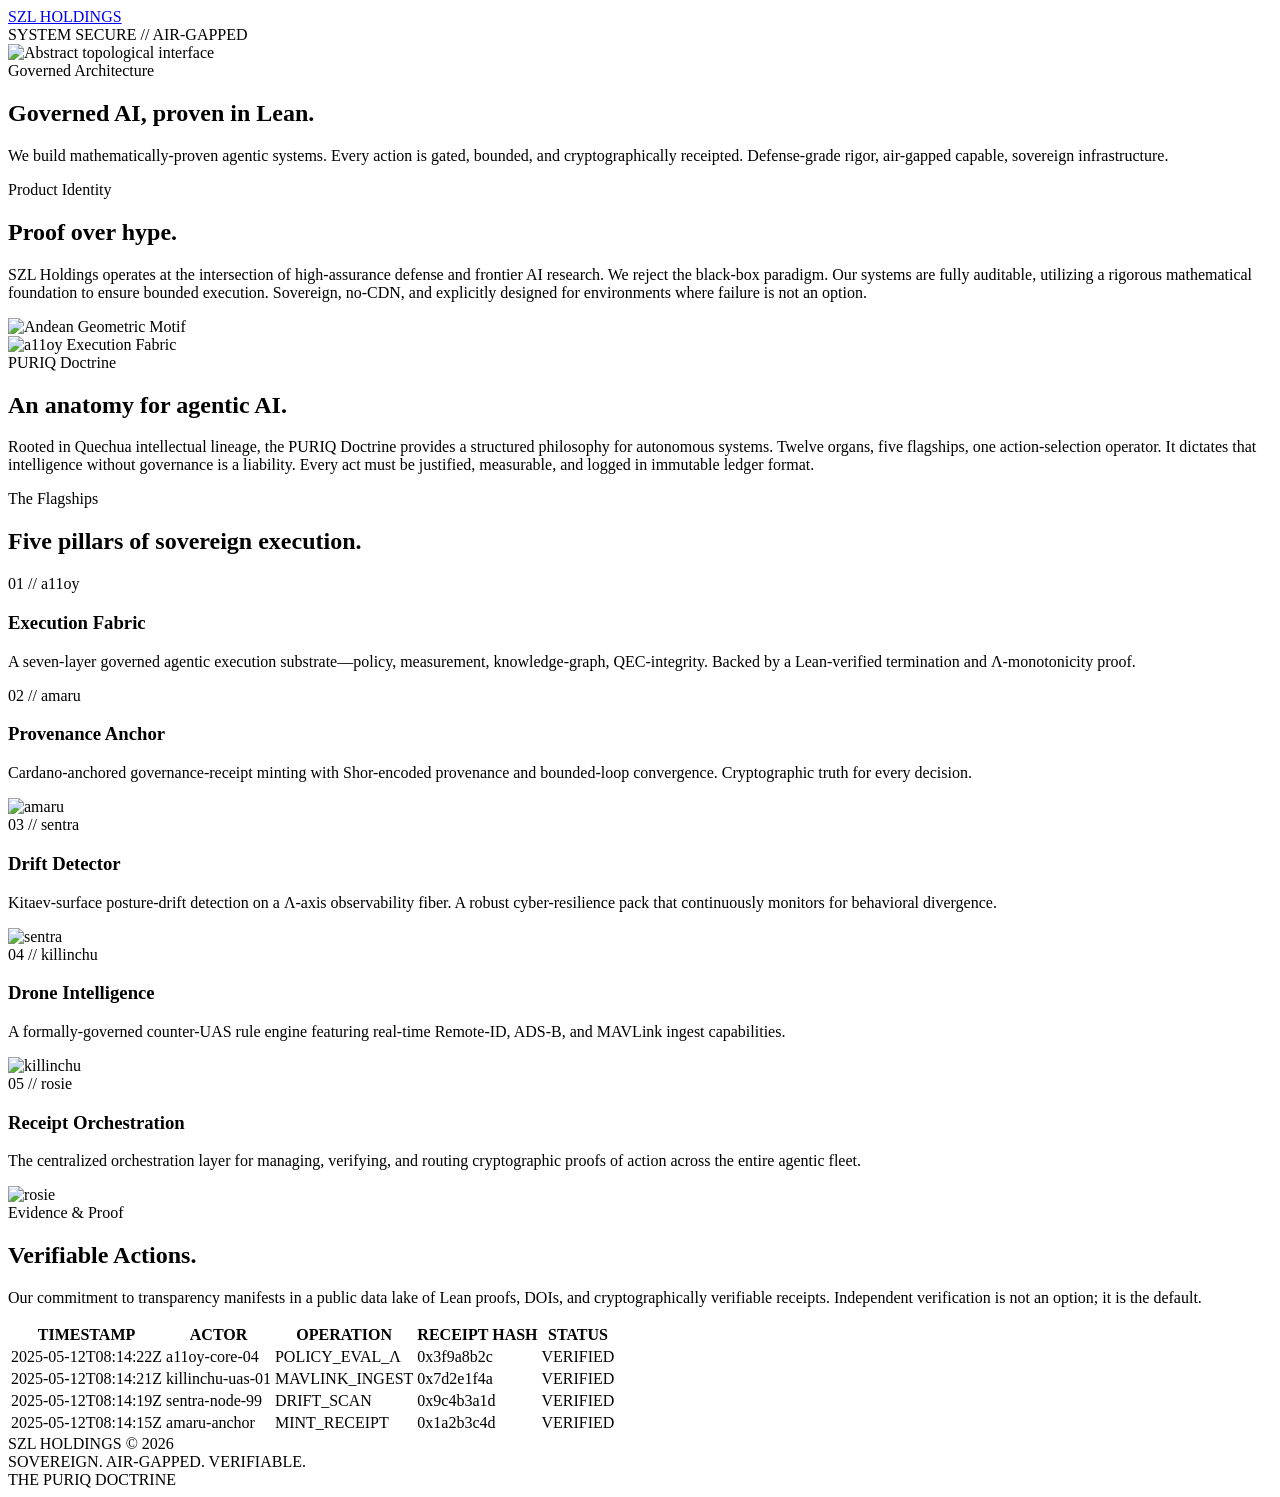
==== index.html @ 8369dfca "site: add index.html" ====
<!DOCTYPE html>
<html lang="en">
<head>
    <meta charset="UTF-8">
    <meta name="viewport" content="width=device-width, initial-scale=1.0">
    <script>document.documentElement.className += ' js';</script>
    <title>SZL Holdings | Governed AI, proven in Lean.</title>
    <meta name="description" content="SZL Holdings builds mathematically-proven agentic AI. Every action is gated, bounded, and cryptographically receipted, with proofs verified in Lean. Sovereign, air-gapped capable, defense-grade.">
    <meta name="theme-color" content="#0a0e1a">
    <link rel="canonical" href="https://szlholdings.com/">
    <meta property="og:type" content="website">
    <meta property="og:site_name" content="SZL Holdings">
    <meta property="og:title" content="SZL Holdings — Governed AI, proven in Lean.">
    <meta property="og:description" content="Mathematically-proven agentic systems. Every action gated, bounded, and cryptographically receipted. Sovereign, air-gapped capable, defense-grade.">
    <meta property="og:url" content="https://szlholdings.com/">
    <meta property="og:image" content="https://szlholdings.com/assets/hero-bg.webp">
    <meta name="twitter:card" content="summary_large_image">
    <meta name="twitter:title" content="SZL Holdings — Governed AI, proven in Lean.">
    <meta name="twitter:description" content="Mathematically-proven agentic systems. Every action gated, bounded, and cryptographically receipted.">
    <meta name="twitter:image" content="https://szlholdings.com/assets/hero-bg.webp">
    <link rel="icon" href="assets/favicon.svg" type="image/svg+xml">
    <link rel="stylesheet" href="styles.css">
</head>
<body>
    <div class="noise"></div>
    
    <header>
        <a href="#" class="logo">SZL HOLDINGS</a>
        <div class="status mono">
            <div class="status-dot"></div>
            SYSTEM SECURE // AIR-GAPPED
        </div>
    </header>

    <section class="hero container">
        <img src="assets/hero-bg.webp" alt="Abstract topological interface" class="hero-bg">
        <div class="hero-content">
            <span class="mono reveal">Governed Architecture</span>
            <h1 class="reveal delay-1">Governed AI, proven in Lean.</h1>
            <p class="reveal delay-2">We build mathematically-proven agentic systems. Every action is gated, bounded, and cryptographically receipted. Defense-grade rigor, air-gapped capable, sovereign infrastructure.</p>
        </div>
    </section>

    <section class="container reveal">
        <div class="grid-2">
            <div>
                <div class="section-label mono">Product Identity</div>
                <h2>Proof over hype.</h2>
                <p>SZL Holdings operates at the intersection of high-assurance defense and frontier AI research. We reject the black-box paradigm. Our systems are fully auditable, utilizing a rigorous mathematical foundation to ensure bounded execution. Sovereign, no-CDN, and explicitly designed for environments where failure is not an option.</p>
            </div>
            <div class="image-block">
                <img src="assets/puriq-motif.webp" alt="Andean Geometric Motif">
            </div>
        </div>
    </section>

    <section class="container reveal">
        <div class="grid-2">
            <div class="image-block" style="order: -1;">
                <img src="assets/flagship-a11oy.webp" alt="a11oy Execution Fabric">
            </div>
            <div>
                <div class="section-label mono">PURIQ Doctrine</div>
                <h2>An anatomy for agentic AI.</h2>
                <p>Rooted in Quechua intellectual lineage, the PURIQ Doctrine provides a structured philosophy for autonomous systems. Twelve organs, five flagships, one action-selection operator. It dictates that intelligence without governance is a liability. Every act must be justified, measurable, and logged in immutable ledger format.</p>
            </div>
        </div>
    </section>

    <section class="container">
        <div class="section-label mono reveal">The Flagships</div>
        <h2 class="reveal delay-1">Five pillars of sovereign execution.</h2>
        
        <div class="flagships-grid">
            <div class="card reveal delay-1">
                <span class="mono">01 // a11oy</span>
                <h3>Execution Fabric</h3>
                <p>A seven-layer governed agentic execution substrate—policy, measurement, knowledge-graph, QEC-integrity. Backed by a Lean-verified termination and Λ-monotonicity proof.</p>
            </div>
            
            <div class="card reveal delay-2">
                <span class="mono">02 // amaru</span>
                <h3>Provenance Anchor</h3>
                <p>Cardano-anchored governance-receipt minting with Shor-encoded provenance and bounded-loop convergence. Cryptographic truth for every decision.</p>
                <div class="card-image">
                    <img src="assets/flagship-amaru.webp" alt="amaru">
                </div>
            </div>
            
            <div class="card reveal delay-3">
                <span class="mono">03 // sentra</span>
                <h3>Drift Detector</h3>
                <p>Kitaev-surface posture-drift detection on a Λ-axis observability fiber. A robust cyber-resilience pack that continuously monitors for behavioral divergence.</p>
                <div class="card-image">
                    <img src="assets/flagship-sentra.webp" alt="sentra">
                </div>
            </div>

            <div class="card reveal delay-1">
                <span class="mono">04 // killinchu</span>
                <h3>Drone Intelligence</h3>
                <p>A formally-governed counter-UAS rule engine featuring real-time Remote-ID, ADS-B, and MAVLink ingest capabilities.</p>
                <div class="card-image">
                    <img src="assets/flagship-killinchu.webp" alt="killinchu">
                </div>
            </div>

            <div class="card reveal delay-2">
                <span class="mono">05 // rosie</span>
                <h3>Receipt Orchestration</h3>
                <p>The centralized orchestration layer for managing, verifying, and routing cryptographic proofs of action across the entire agentic fleet.</p>
                <div class="card-image">
                    <img src="assets/flagship-rosie.webp" alt="rosie">
                </div>
            </div>
        </div>
    </section>

    <section class="container reveal">
        <div class="section-label mono">Evidence & Proof</div>
        <h2>Verifiable Actions.</h2>
        <p>Our commitment to transparency manifests in a public data lake of Lean proofs, DOIs, and cryptographically verifiable receipts. Independent verification is not an option; it is the default.</p>

        <table class="receipt-table">
            <thead>
                <tr>
                    <th>TIMESTAMP</th>
                    <th>ACTOR</th>
                    <th>OPERATION</th>
                    <th>RECEIPT HASH</th>
                    <th>STATUS</th>
                </tr>
            </thead>
            <tbody>
                <tr>
                    <td>2025-05-12T08:14:22Z</td>
                    <td>a11oy-core-04</td>
                    <td>POLICY_EVAL_Λ</td>
                    <td class="hash">0x3f9a8b2c</td>
                    <td>VERIFIED</td>
                </tr>
                <tr>
                    <td>2025-05-12T08:14:21Z</td>
                    <td>killinchu-uas-01</td>
                    <td>MAVLINK_INGEST</td>
                    <td class="hash">0x7d2e1f4a</td>
                    <td>VERIFIED</td>
                </tr>
                <tr>
                    <td>2025-05-12T08:14:19Z</td>
                    <td>sentra-node-99</td>
                    <td>DRIFT_SCAN</td>
                    <td class="hash">0x9c4b3a1d</td>
                    <td>VERIFIED</td>
                </tr>
                <tr>
                    <td>2025-05-12T08:14:15Z</td>
                    <td>amaru-anchor</td>
                    <td>MINT_RECEIPT</td>
                    <td class="hash">0x1a2b3c4d</td>
                    <td>VERIFIED</td>
                </tr>
            </tbody>
        </table>
    </section>

    <footer class="container mono-muted">
        <div>
            SZL HOLDINGS &copy; 2026
        </div>
        <div>
            SOVEREIGN. AIR-GAPPED. VERIFIABLE.
        </div>
        <div>
            THE PURIQ DOCTRINE
        </div>
    </footer>

    <script src="script.js"></script>
</body>
</html>
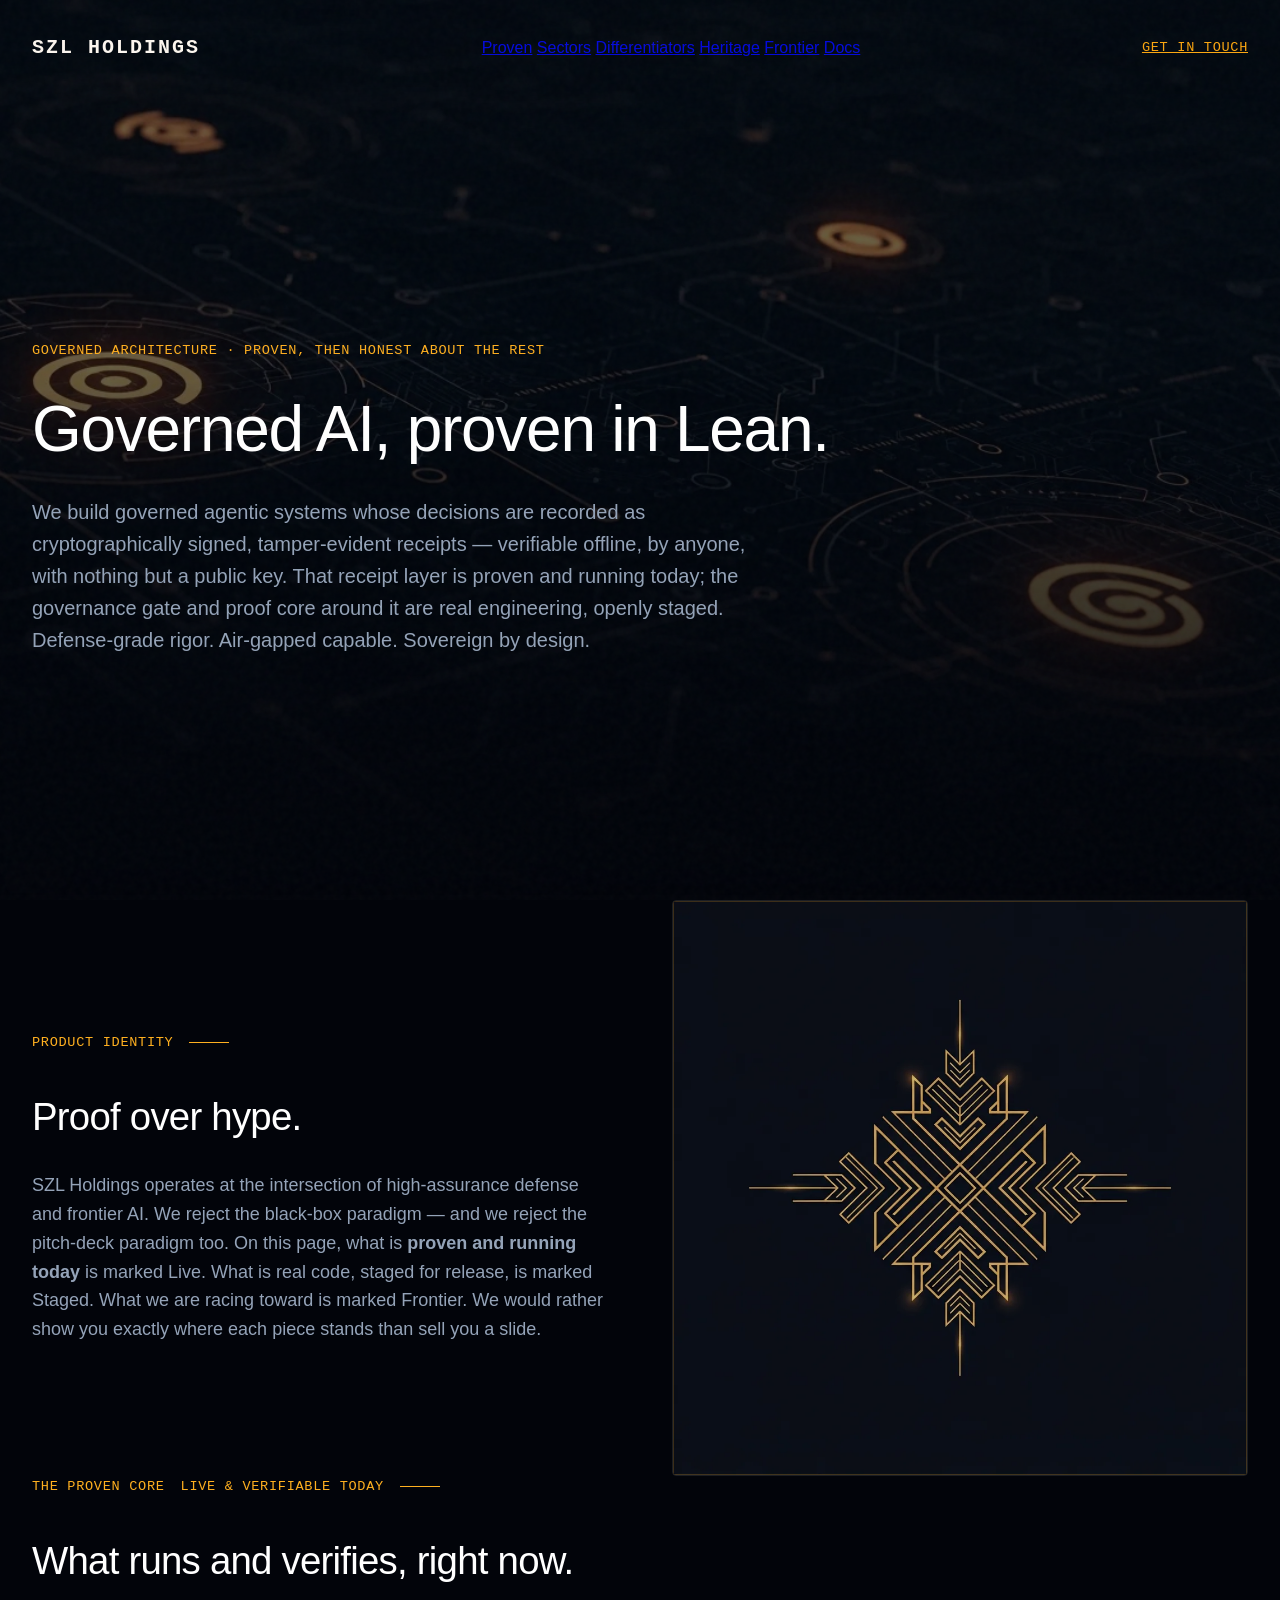
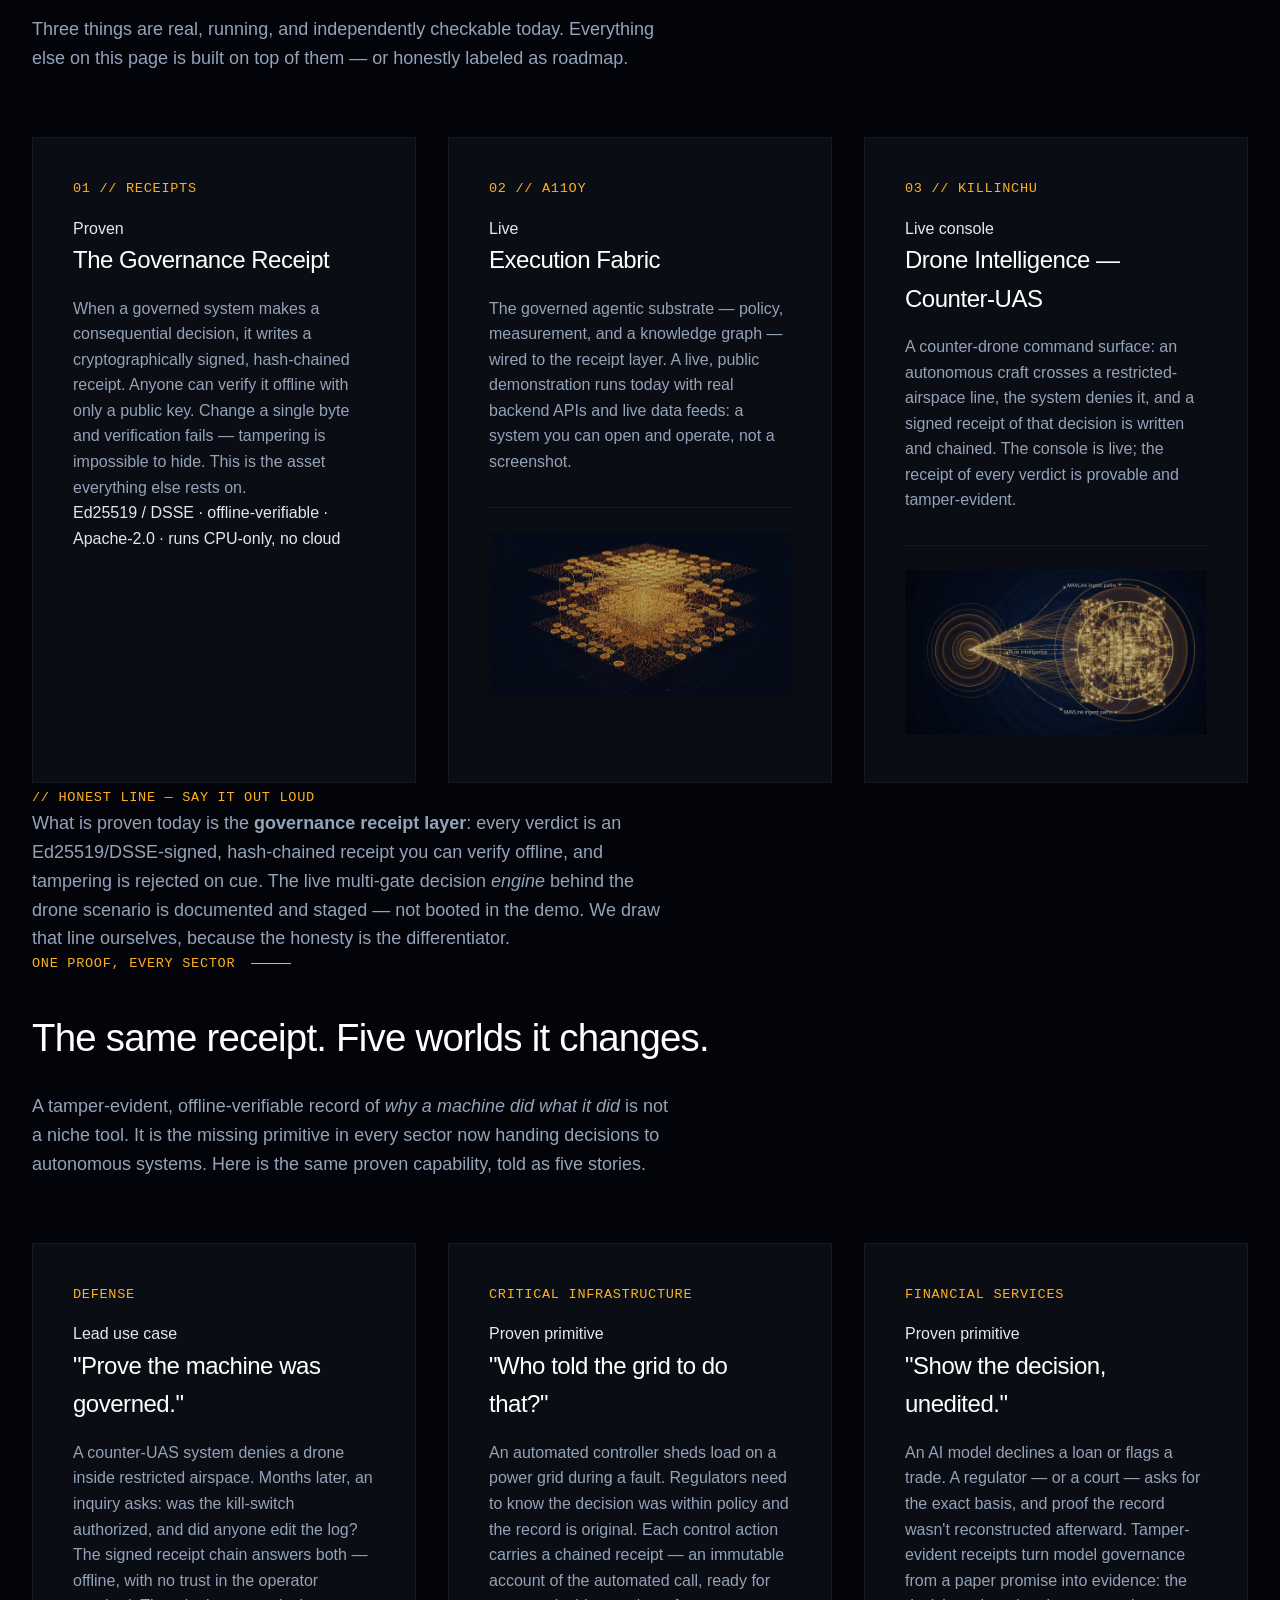
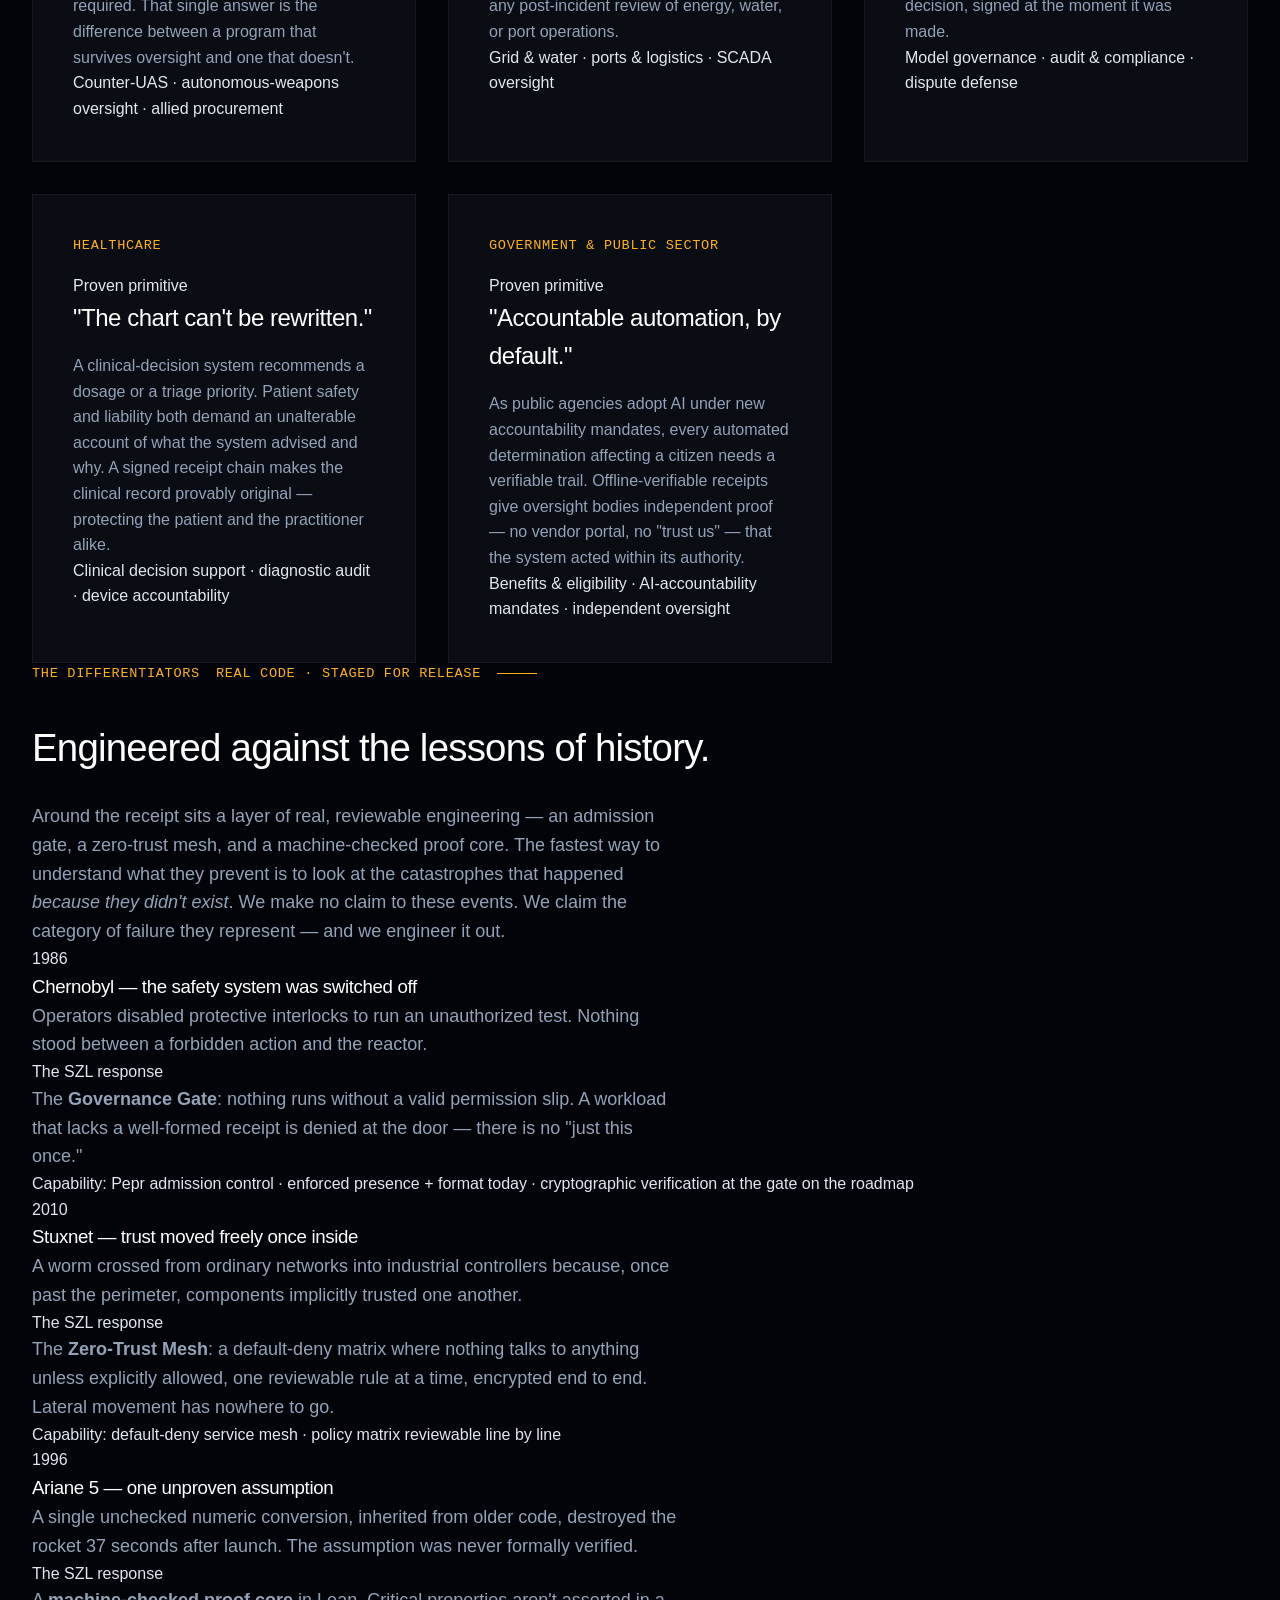
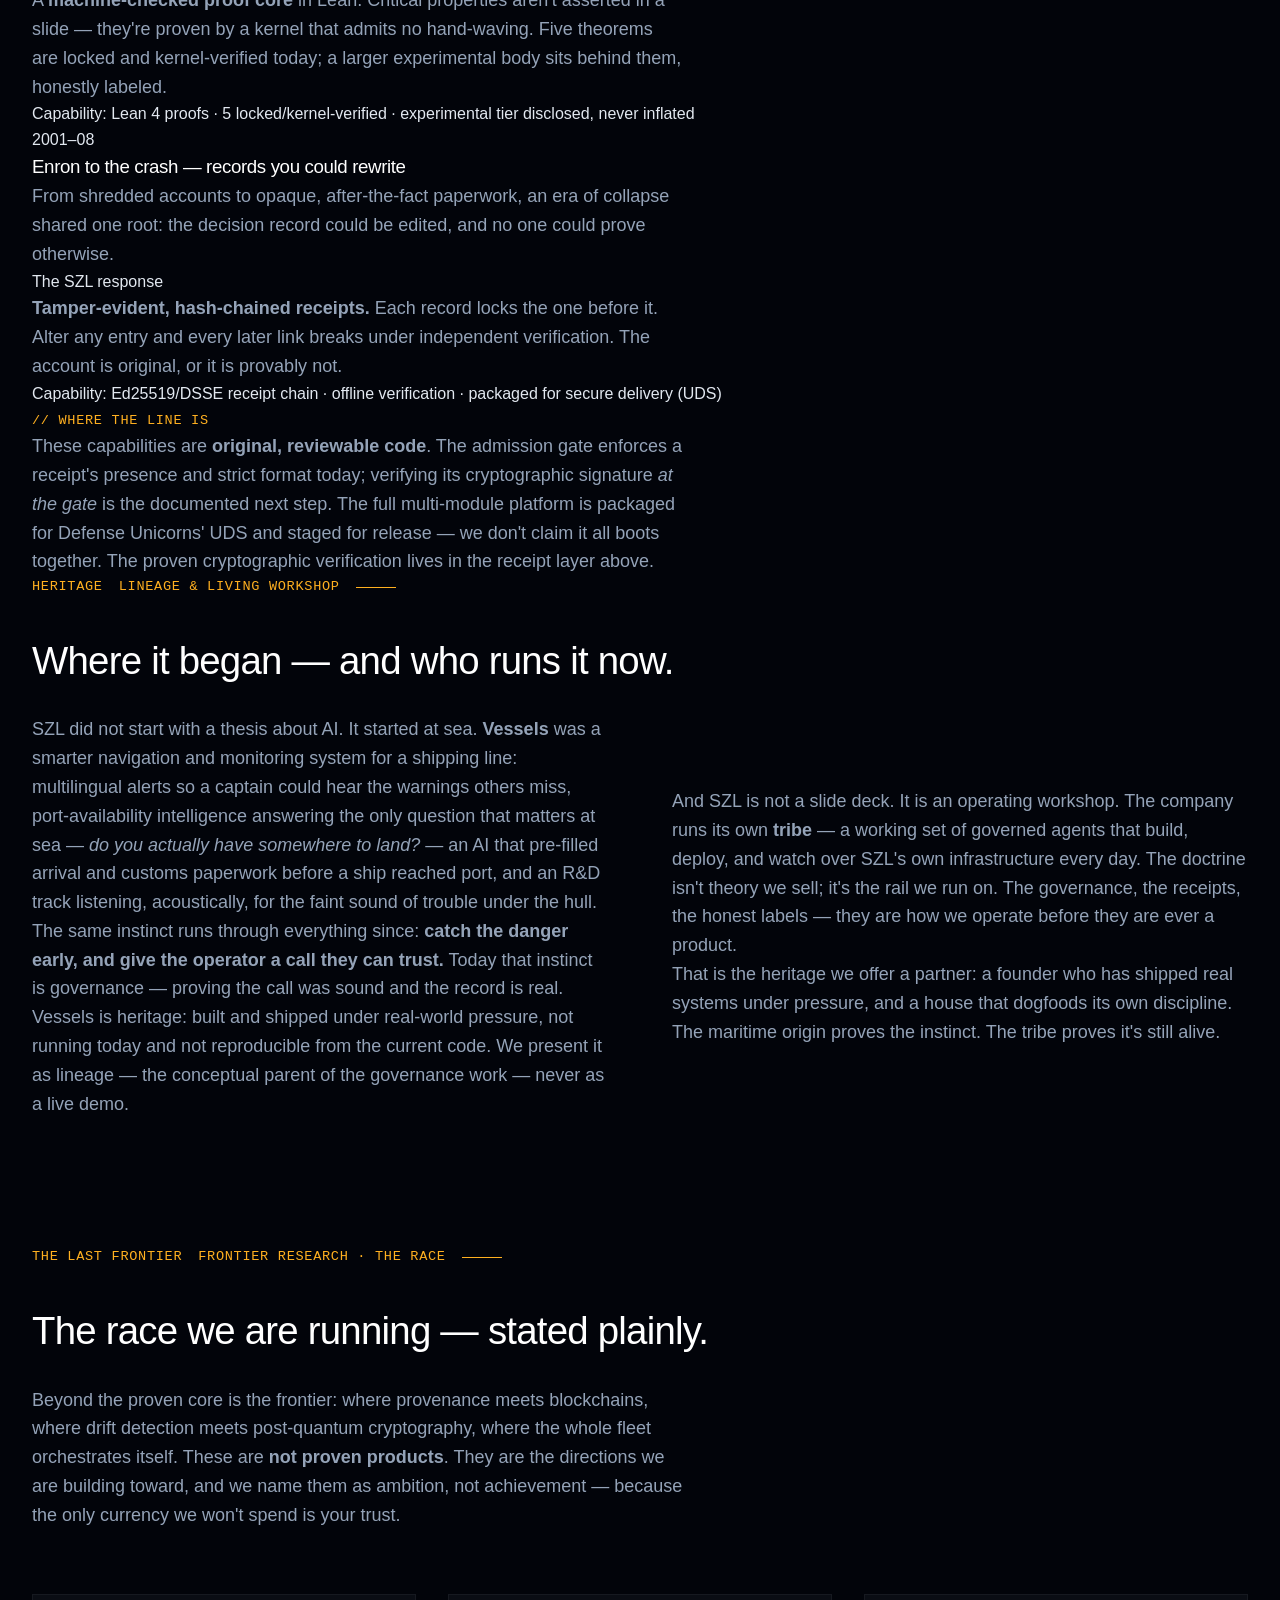
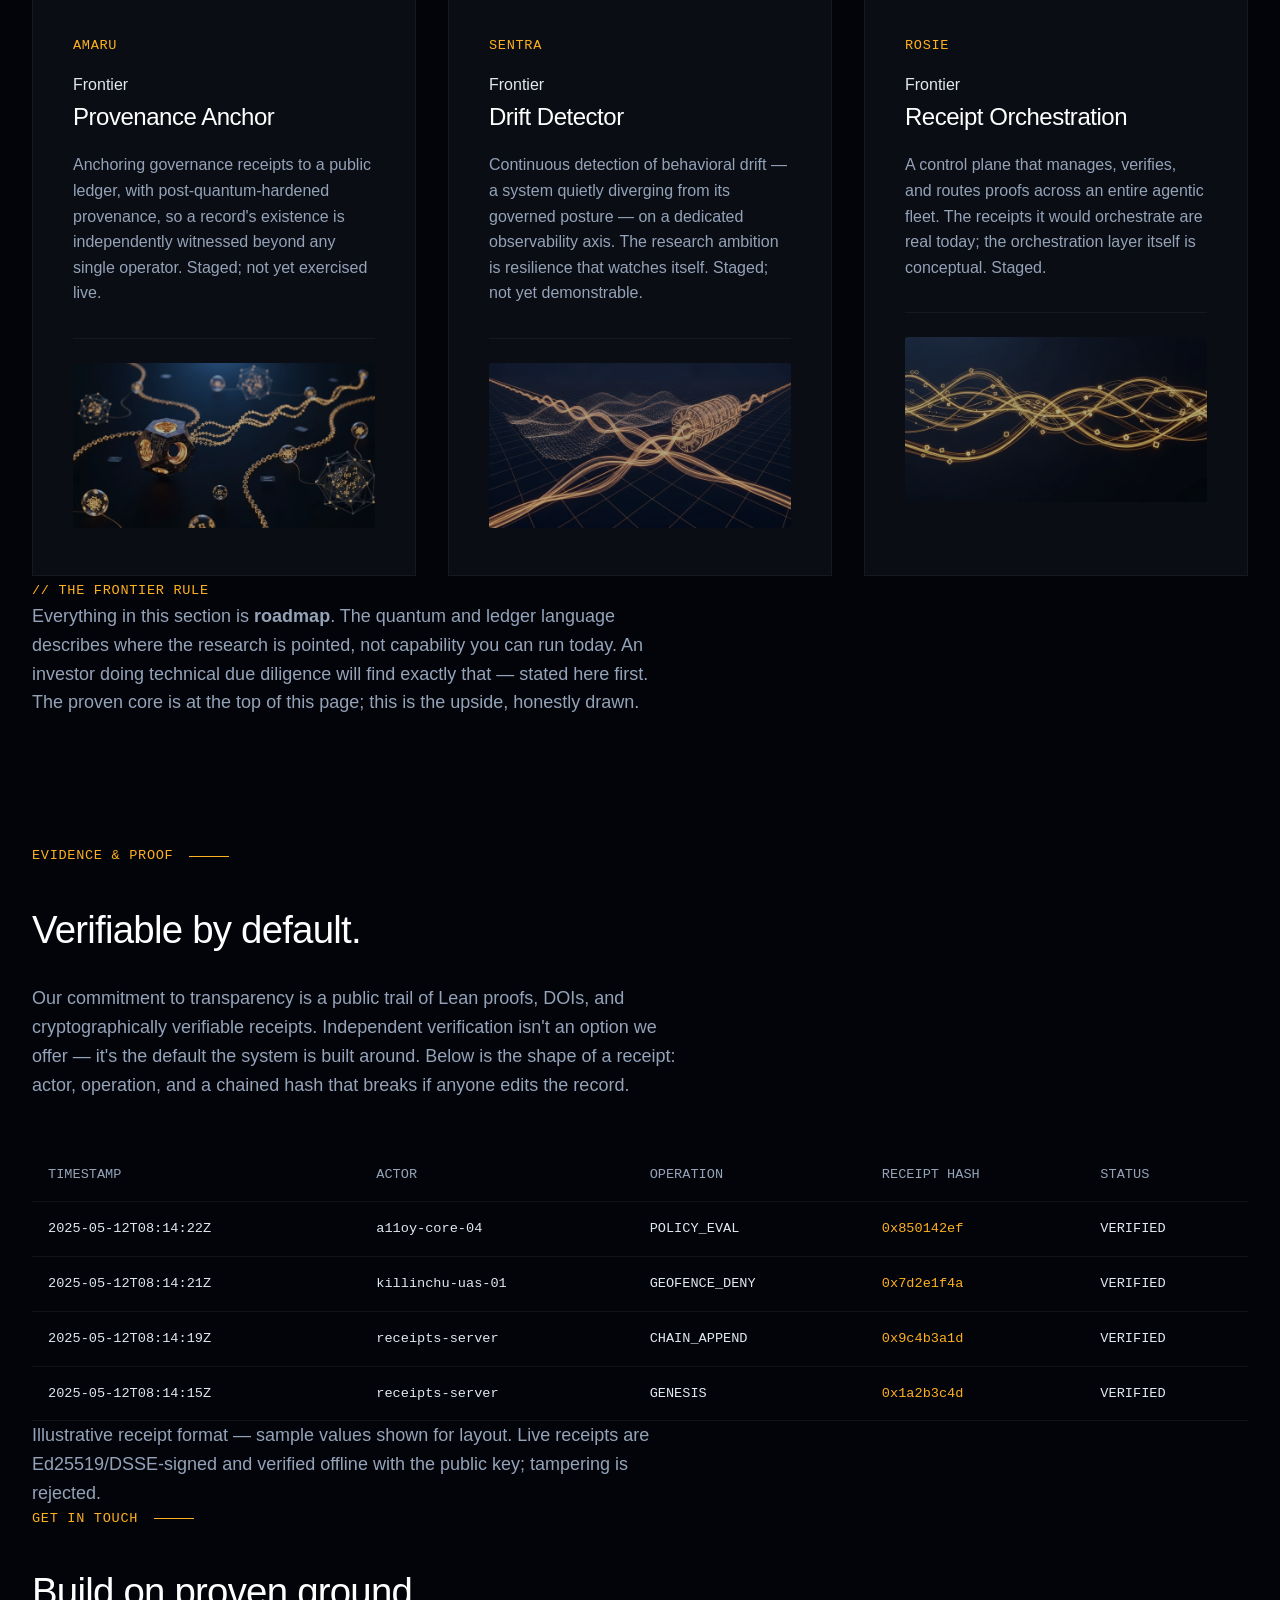
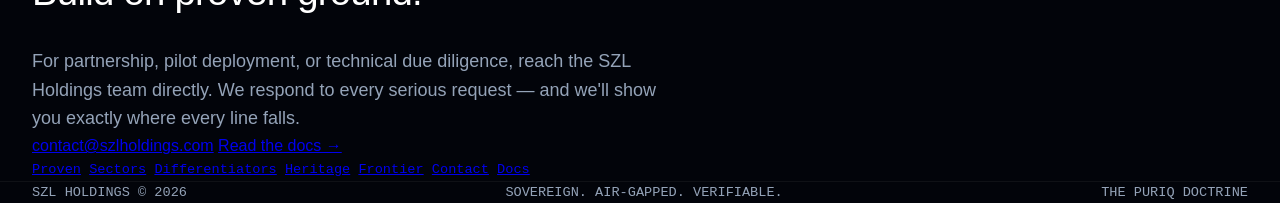
==== commit d58401b0: "Publish updated landing page: index.html (header nav, Get in touch CTA, Docs link)" ====
--- a/index.html
+++ b/index.html
@@ -5,48 +5,55 @@
     <meta name="viewport" content="width=device-width, initial-scale=1.0">
     <script>document.documentElement.className += ' js';</script>
     <title>SZL Holdings | Governed AI, proven in Lean.</title>
-    <meta name="description" content="SZL Holdings builds mathematically-proven agentic AI. Every action is gated, bounded, and cryptographically receipted, with proofs verified in Lean. Sovereign, air-gapped capable, defense-grade.">
+    <meta name="description" content="SZL Holdings builds governed agentic AI. Consequential decisions are recorded as cryptographically signed, tamper-evident receipts — verifiable offline. Proven receipt core, honestly staged roadmap. Sovereign, air-gapped capable, defense-grade.">
     <meta name="theme-color" content="#0a0e1a">
     <link rel="canonical" href="https://szlholdings.com/">
     <meta property="og:type" content="website">
     <meta property="og:site_name" content="SZL Holdings">
-    <meta property="og:title" content="SZL Holdings — Governed AI, proven in Lean.">
-    <meta property="og:description" content="Mathematically-proven agentic systems. Every action gated, bounded, and cryptographically receipted. Sovereign, air-gapped capable, defense-grade.">
+    <meta property="og:title" content="SZL Holdings — Governed AI, with a proven receipt core.">
+    <meta property="og:description" content="Governed agentic systems. Decisions recorded as cryptographically signed, tamper-evident receipts — verifiable offline. Proven core, honest roadmap.">
     <meta property="og:url" content="https://szlholdings.com/">
     <meta property="og:image" content="https://szlholdings.com/assets/hero-bg.webp">
     <meta name="twitter:card" content="summary_large_image">
-    <meta name="twitter:title" content="SZL Holdings — Governed AI, proven in Lean.">
-    <meta name="twitter:description" content="Mathematically-proven agentic systems. Every action gated, bounded, and cryptographically receipted.">
+    <meta name="twitter:title" content="SZL Holdings — Governed AI, with a proven receipt core.">
+    <meta name="twitter:description" content="Governed agentic systems. Decisions recorded as signed, tamper-evident receipts — verifiable offline.">
     <meta name="twitter:image" content="https://szlholdings.com/assets/hero-bg.webp">
     <link rel="icon" href="assets/favicon.svg" type="image/svg+xml">
     <link rel="stylesheet" href="styles.css">
 </head>
 <body>
     <div class="noise"></div>
-    
+
     <header>
         <a href="#" class="logo">SZL HOLDINGS</a>
-        <div class="status mono">
-            <div class="status-dot"></div>
-            SYSTEM SECURE // AIR-GAPPED
-        </div>
+        <nav class="nav" aria-label="Primary">
+            <a href="#proven">Proven</a>
+            <a href="#sectors">Sectors</a>
+            <a href="#differentiators">Differentiators</a>
+            <a href="#heritage">Heritage</a>
+            <a href="#frontier">Frontier</a>
+            <a href="https://szl-holdings.github.io/docs-site/" target="_blank" rel="noopener">Docs</a>
+        </nav>
+        <a href="#contact" class="nav-cta mono">Get in touch</a>
     </header>
 
+    <!-- ============================ HERO ============================ -->
     <section class="hero container">
         <img src="assets/hero-bg.webp" alt="Abstract topological interface" class="hero-bg">
         <div class="hero-content">
-            <span class="mono reveal">Governed Architecture</span>
+            <span class="mono reveal">Governed Architecture · Proven, then honest about the rest</span>
             <h1 class="reveal delay-1">Governed AI, proven in Lean.</h1>
-            <p class="reveal delay-2">We build mathematically-proven agentic systems. Every action is gated, bounded, and cryptographically receipted. Defense-grade rigor, air-gapped capable, sovereign infrastructure.</p>
-        </div>
-    </section>
-
+            <p class="reveal delay-2">We build governed agentic systems whose decisions are recorded as cryptographically signed, tamper-evident receipts — verifiable offline, by anyone, with nothing but a public key. That receipt layer is proven and running today; the governance gate and proof core around it are real engineering, openly staged. Defense-grade rigor. Air-gapped capable. Sovereign by design.</p>
+        </div>
+    </section>
+
+    <!-- ====================== PRODUCT IDENTITY ====================== -->
     <section class="container reveal">
         <div class="grid-2">
             <div>
                 <div class="section-label mono">Product Identity</div>
                 <h2>Proof over hype.</h2>
-                <p>SZL Holdings operates at the intersection of high-assurance defense and frontier AI research. We reject the black-box paradigm. Our systems are fully auditable, utilizing a rigorous mathematical foundation to ensure bounded execution. Sovereign, no-CDN, and explicitly designed for environments where failure is not an option.</p>
+                <p>SZL Holdings operates at the intersection of high-assurance defense and frontier AI. We reject the black-box paradigm — and we reject the pitch-deck paradigm too. On this page, what is <strong>proven and running today</strong> is marked <span class="pill pill-live">Live</span>. What is real code, staged for release, is marked <span class="pill pill-staged">Staged</span>. What we are racing toward is marked <span class="pill pill-frontier">Frontier</span>. We would rather show you exactly where each piece stands than sell you a slide.</p>
             </div>
             <div class="image-block">
                 <img src="assets/puriq-motif.webp" alt="Andean Geometric Motif">
@@ -54,72 +61,215 @@
         </div>
     </section>
 
-    <section class="container reveal">
-        <div class="grid-2">
-            <div class="image-block" style="order: -1;">
-                <img src="assets/flagship-a11oy.webp" alt="a11oy Execution Fabric">
-            </div>
-            <div>
-                <div class="section-label mono">PURIQ Doctrine</div>
-                <h2>An anatomy for agentic AI.</h2>
-                <p>Rooted in Quechua intellectual lineage, the PURIQ Doctrine provides a structured philosophy for autonomous systems. Twelve organs, five flagships, one action-selection operator. It dictates that intelligence without governance is a liability. Every act must be justified, measurable, and logged in immutable ledger format.</p>
-            </div>
-        </div>
-    </section>
-
-    <section class="container">
-        <div class="section-label mono reveal">The Flagships</div>
-        <h2 class="reveal delay-1">Five pillars of sovereign execution.</h2>
-        
+    <!-- =================== TIER A — PROVEN (THE FACE) =================== -->
+    <section id="proven" class="container">
+        <div class="section-label mono reveal">The Proven Core <span class="pill pill-live">Live &amp; verifiable today</span></div>
+        <h2 class="reveal delay-1">What runs and verifies, right now.</h2>
+        <p class="lead reveal delay-2">Three things are real, running, and independently checkable today. Everything else on this page is built on top of them — or honestly labeled as roadmap.</p>
+
         <div class="flagships-grid">
-            <div class="card reveal delay-1">
-                <span class="mono">01 // a11oy</span>
+            <div class="card proven reveal delay-1">
+                <div class="tag-row">
+                    <span class="mono">01 // receipts</span>
+                    <span class="pill pill-live">Proven</span>
+                </div>
+                <h3>The Governance Receipt</h3>
+                <p>When a governed system makes a consequential decision, it writes a cryptographically signed, hash-chained receipt. Anyone can verify it offline with only a public key. Change a single byte and verification fails — tampering is impossible to hide. This is the asset everything else rests on.</p>
+                <div class="sectors">Ed25519 / DSSE · offline-verifiable · Apache-2.0 · runs CPU-only, no cloud</div>
+            </div>
+
+            <div class="card proven reveal delay-2">
+                <div class="tag-row">
+                    <span class="mono">02 // a11oy</span>
+                    <span class="pill pill-live">Live</span>
+                </div>
                 <h3>Execution Fabric</h3>
-                <p>A seven-layer governed agentic execution substrate—policy, measurement, knowledge-graph, QEC-integrity. Backed by a Lean-verified termination and Λ-monotonicity proof.</p>
-            </div>
-            
-            <div class="card reveal delay-2">
-                <span class="mono">02 // amaru</span>
-                <h3>Provenance Anchor</h3>
-                <p>Cardano-anchored governance-receipt minting with Shor-encoded provenance and bounded-loop convergence. Cryptographic truth for every decision.</p>
+                <p>The governed agentic substrate — policy, measurement, and a knowledge graph — wired to the receipt layer. A live, public demonstration runs today with real backend APIs and live data feeds: a system you can open and operate, not a screenshot.</p>
                 <div class="card-image">
-                    <img src="assets/flagship-amaru.webp" alt="amaru">
-                </div>
-            </div>
-            
-            <div class="card reveal delay-3">
-                <span class="mono">03 // sentra</span>
-                <h3>Drift Detector</h3>
-                <p>Kitaev-surface posture-drift detection on a Λ-axis observability fiber. A robust cyber-resilience pack that continuously monitors for behavioral divergence.</p>
-                <div class="card-image">
-                    <img src="assets/flagship-sentra.webp" alt="sentra">
-                </div>
-            </div>
-
-            <div class="card reveal delay-1">
-                <span class="mono">04 // killinchu</span>
-                <h3>Drone Intelligence</h3>
-                <p>A formally-governed counter-UAS rule engine featuring real-time Remote-ID, ADS-B, and MAVLink ingest capabilities.</p>
+                    <img src="assets/flagship-a11oy.webp" alt="a11oy Execution Fabric">
+                </div>
+            </div>
+
+            <div class="card proven reveal delay-3">
+                <div class="tag-row">
+                    <span class="mono">03 // killinchu</span>
+                    <span class="pill pill-live">Live console</span>
+                </div>
+                <h3>Drone Intelligence — Counter-UAS</h3>
+                <p>A counter-drone command surface: an autonomous craft crosses a restricted-airspace line, the system denies it, and a signed receipt of that decision is written and chained. The console is live; the receipt of every verdict is provable and tamper-evident.</p>
                 <div class="card-image">
                     <img src="assets/flagship-killinchu.webp" alt="killinchu">
                 </div>
             </div>
-
-            <div class="card reveal delay-2">
-                <span class="mono">05 // rosie</span>
-                <h3>Receipt Orchestration</h3>
-                <p>The centralized orchestration layer for managing, verifying, and routing cryptographic proofs of action across the entire agentic fleet.</p>
-                <div class="card-image">
-                    <img src="assets/flagship-rosie.webp" alt="rosie">
-                </div>
-            </div>
-        </div>
-    </section>
-
-    <section class="container reveal">
-        <div class="section-label mono">Evidence & Proof</div>
-        <h2>Verifiable Actions.</h2>
-        <p>Our commitment to transparency manifests in a public data lake of Lean proofs, DOIs, and cryptographically verifiable receipts. Independent verification is not an option; it is the default.</p>
+        </div>
+
+        <div class="honest reveal">
+            <span class="mono">// honest line — say it out loud</span>
+            <p>What is proven today is the <strong>governance receipt layer</strong>: every verdict is an Ed25519/DSSE-signed, hash-chained receipt you can verify offline, and tampering is rejected on cue. The live multi-gate decision <em>engine</em> behind the drone scenario is documented and staged — not booted in the demo. We draw that line ourselves, because the honesty is the differentiator.</p>
+        </div>
+    </section>
+
+    <!-- =================== TIER A — SECTOR STORIES =================== -->
+    <section id="sectors" class="container">
+        <div class="section-label mono reveal">One Proof, Every Sector</div>
+        <h2 class="reveal delay-1">The same receipt. Five worlds it changes.</h2>
+        <p class="lead reveal delay-2">A tamper-evident, offline-verifiable record of <em>why a machine did what it did</em> is not a niche tool. It is the missing primitive in every sector now handing decisions to autonomous systems. Here is the same proven capability, told as five stories.</p>
+
+        <div class="flagships-grid">
+            <div class="card proven reveal delay-1">
+                <div class="tag-row"><span class="mono">Defense</span><span class="pill pill-live">Lead use case</span></div>
+                <h3>"Prove the machine was governed."</h3>
+                <p>A counter-UAS system denies a drone inside restricted airspace. Months later, an inquiry asks: was the kill-switch authorized, and did anyone edit the log? The signed receipt chain answers both — offline, with no trust in the operator required. That single answer is the difference between a program that survives oversight and one that doesn't.</p>
+                <div class="sectors">Counter-UAS · autonomous-weapons oversight · allied procurement</div>
+            </div>
+
+            <div class="card proven reveal delay-2">
+                <div class="tag-row"><span class="mono">Critical Infrastructure</span><span class="pill pill-live">Proven primitive</span></div>
+                <h3>"Who told the grid to do that?"</h3>
+                <p>An automated controller sheds load on a power grid during a fault. Regulators need to know the decision was within policy and the record is original. Each control action carries a chained receipt — an immutable account of the automated call, ready for any post-incident review of energy, water, or port operations.</p>
+                <div class="sectors">Grid &amp; water · ports &amp; logistics · SCADA oversight</div>
+            </div>
+
+            <div class="card proven reveal delay-3">
+                <div class="tag-row"><span class="mono">Financial Services</span><span class="pill pill-live">Proven primitive</span></div>
+                <h3>"Show the decision, unedited."</h3>
+                <p>An AI model declines a loan or flags a trade. A regulator — or a court — asks for the exact basis, and proof the record wasn't reconstructed afterward. Tamper-evident receipts turn model governance from a paper promise into evidence: the decision, signed at the moment it was made.</p>
+                <div class="sectors">Model governance · audit &amp; compliance · dispute defense</div>
+            </div>
+
+            <div class="card proven reveal delay-1">
+                <div class="tag-row"><span class="mono">Healthcare</span><span class="pill pill-live">Proven primitive</span></div>
+                <h3>"The chart can't be rewritten."</h3>
+                <p>A clinical-decision system recommends a dosage or a triage priority. Patient safety and liability both demand an unalterable account of what the system advised and why. A signed receipt chain makes the clinical record provably original — protecting the patient and the practitioner alike.</p>
+                <div class="sectors">Clinical decision support · diagnostic audit · device accountability</div>
+            </div>
+
+            <div class="card proven reveal delay-2">
+                <div class="tag-row"><span class="mono">Government &amp; Public Sector</span><span class="pill pill-live">Proven primitive</span></div>
+                <h3>"Accountable automation, by default."</h3>
+                <p>As public agencies adopt AI under new accountability mandates, every automated determination affecting a citizen needs a verifiable trail. Offline-verifiable receipts give oversight bodies independent proof — no vendor portal, no "trust us" — that the system acted within its authority.</p>
+                <div class="sectors">Benefits &amp; eligibility · AI-accountability mandates · independent oversight</div>
+            </div>
+        </div>
+    </section>
+
+    <!-- ============ TIER B — DIFFERENTIATORS + HISTORY ============ -->
+    <section id="differentiators" class="container">
+        <div class="section-label mono reveal">The Differentiators <span class="pill pill-staged">Real code · staged for release</span></div>
+        <h2 class="reveal delay-1">Engineered against the lessons of history.</h2>
+        <p class="lead reveal delay-2">Around the receipt sits a layer of real, reviewable engineering — an admission gate, a zero-trust mesh, and a machine-checked proof core. The fastest way to understand what they prevent is to look at the catastrophes that happened <em>because they didn't exist</em>. We make no claim to these events. We claim the category of failure they represent — and we engineer it out.</p>
+
+        <div class="case-grid">
+            <div class="case reveal delay-1">
+                <span class="year">1986</span>
+                <h3>Chernobyl — the safety system was switched off</h3>
+                <p class="event">Operators disabled protective interlocks to run an unauthorized test. Nothing stood between a forbidden action and the reactor.</p>
+                <div class="resp">
+                    <span class="resp-label">The SZL response</span>
+                    <p>The <strong>Governance Gate</strong>: nothing runs without a valid permission slip. A workload that lacks a well-formed receipt is denied at the door — there is no "just this once."</p>
+                    <span class="cap">Capability: Pepr admission control · enforced presence + format today · cryptographic verification at the gate on the roadmap</span>
+                </div>
+            </div>
+
+            <div class="case reveal delay-2">
+                <span class="year">2010</span>
+                <h3>Stuxnet — trust moved freely once inside</h3>
+                <p class="event">A worm crossed from ordinary networks into industrial controllers because, once past the perimeter, components implicitly trusted one another.</p>
+                <div class="resp">
+                    <span class="resp-label">The SZL response</span>
+                    <p>The <strong>Zero-Trust Mesh</strong>: a default-deny matrix where nothing talks to anything unless explicitly allowed, one reviewable rule at a time, encrypted end to end. Lateral movement has nowhere to go.</p>
+                    <span class="cap">Capability: default-deny service mesh · policy matrix reviewable line by line</span>
+                </div>
+            </div>
+
+            <div class="case reveal delay-3">
+                <span class="year">1996</span>
+                <h3>Ariane 5 — one unproven assumption</h3>
+                <p class="event">A single unchecked numeric conversion, inherited from older code, destroyed the rocket 37 seconds after launch. The assumption was never formally verified.</p>
+                <div class="resp">
+                    <span class="resp-label">The SZL response</span>
+                    <p>A <strong>machine-checked proof core</strong> in Lean. Critical properties aren't asserted in a slide — they're proven by a kernel that admits no hand-waving. Five theorems are locked and kernel-verified today; a larger experimental body sits behind them, honestly labeled.</p>
+                    <span class="cap">Capability: Lean 4 proofs · 5 locked/kernel-verified · experimental tier disclosed, never inflated</span>
+                </div>
+            </div>
+
+            <div class="case reveal delay-1">
+                <span class="year">2001–08</span>
+                <h3>Enron to the crash — records you could rewrite</h3>
+                <p class="event">From shredded accounts to opaque, after-the-fact paperwork, an era of collapse shared one root: the decision record could be edited, and no one could prove otherwise.</p>
+                <div class="resp">
+                    <span class="resp-label">The SZL response</span>
+                    <p><strong>Tamper-evident, hash-chained receipts.</strong> Each record locks the one before it. Alter any entry and every later link breaks under independent verification. The account is original, or it is provably not.</p>
+                    <span class="cap">Capability: Ed25519/DSSE receipt chain · offline verification · packaged for secure delivery (UDS)</span>
+                </div>
+            </div>
+        </div>
+
+        <div class="honest reveal">
+            <span class="mono">// where the line is</span>
+            <p>These capabilities are <strong>original, reviewable code</strong>. The admission gate enforces a receipt's presence and strict format today; verifying its cryptographic signature <em>at the gate</em> is the documented next step. The full multi-module platform is packaged for Defense Unicorns' UDS and staged for release — we don't claim it all boots together. The proven cryptographic verification lives in the receipt layer above.</p>
+        </div>
+    </section>
+
+    <!-- =================== HERITAGE — SZL & ITS TRIBE =================== -->
+    <section id="heritage" class="container">
+        <div class="section-label mono reveal">Heritage <span class="pill pill-heritage">Lineage &amp; living workshop</span></div>
+        <h2 class="reveal delay-1">Where it began — and who runs it now.</h2>
+        <div class="grid-2 reveal delay-2">
+            <div>
+                <p>SZL did not start with a thesis about AI. It started at sea. <strong>Vessels</strong> was a smarter navigation and monitoring system for a shipping line: multilingual alerts so a captain could hear the warnings others miss, port-availability intelligence answering the only question that matters at sea — <em>do you actually have somewhere to land?</em> — an AI that pre-filled arrival and customs paperwork before a ship reached port, and an R&D track listening, acoustically, for the faint sound of trouble under the hull.</p>
+                <p>The same instinct runs through everything since: <strong>catch the danger early, and give the operator a call they can trust.</strong> Today that instinct is governance — proving the call was sound and the record is real.</p>
+                <p class="heritage-note">Vessels is heritage: built and shipped under real-world pressure, not running today and not reproducible from the current code. We present it as lineage — the conceptual parent of the governance work — never as a live demo.</p>
+            </div>
+            <div>
+                <p>And SZL is not a slide deck. It is an operating workshop. The company runs its own <strong>tribe</strong> — a working set of governed agents that build, deploy, and watch over SZL's own infrastructure every day. The doctrine isn't theory we sell; it's the rail we run on. The governance, the receipts, the honest labels — they are how we operate before they are ever a product.</p>
+                <p>That is the heritage we offer a partner: a founder who has shipped real systems under pressure, and a house that dogfoods its own discipline. The maritime origin proves the instinct. The tribe proves it's still alive.</p>
+            </div>
+        </div>
+    </section>
+
+    <!-- =================== TIER D — THE LAST FRONTIER =================== -->
+    <section id="frontier" class="frontier-band">
+        <div class="container">
+            <div class="section-label mono reveal">The Last Frontier <span class="pill pill-frontier">Frontier research · the race</span></div>
+            <h2 class="reveal delay-1">The race we are running — stated plainly.</h2>
+            <p class="lead reveal delay-2">Beyond the proven core is the frontier: where provenance meets blockchains, where drift detection meets post-quantum cryptography, where the whole fleet orchestrates itself. These are <strong>not proven products</strong>. They are the directions we are building toward, and we name them as ambition, not achievement — because the only currency we won't spend is your trust.</p>
+
+            <div class="flagships-grid">
+                <div class="card frontier reveal delay-1">
+                    <div class="tag-row"><span class="mono">amaru</span><span class="pill pill-frontier">Frontier</span></div>
+                    <h3>Provenance Anchor</h3>
+                    <p>Anchoring governance receipts to a public ledger, with post-quantum-hardened provenance, so a record's existence is independently witnessed beyond any single operator. Staged; not yet exercised live.</p>
+                    <div class="card-image"><img src="assets/flagship-amaru.webp" alt="amaru"></div>
+                </div>
+
+                <div class="card frontier reveal delay-2">
+                    <div class="tag-row"><span class="mono">sentra</span><span class="pill pill-frontier">Frontier</span></div>
+                    <h3>Drift Detector</h3>
+                    <p>Continuous detection of behavioral drift — a system quietly diverging from its governed posture — on a dedicated observability axis. The research ambition is resilience that watches itself. Staged; not yet demonstrable.</p>
+                    <div class="card-image"><img src="assets/flagship-sentra.webp" alt="sentra"></div>
+                </div>
+
+                <div class="card frontier reveal delay-3">
+                    <div class="tag-row"><span class="mono">rosie</span><span class="pill pill-frontier">Frontier</span></div>
+                    <h3>Receipt Orchestration</h3>
+                    <p>A control plane that manages, verifies, and routes proofs across an entire agentic fleet. The receipts it would orchestrate are real today; the orchestration layer itself is conceptual. Staged.</p>
+                    <div class="card-image"><img src="assets/flagship-rosie.webp" alt="rosie"></div>
+                </div>
+            </div>
+
+            <div class="honest reveal">
+                <span class="mono">// the frontier rule</span>
+                <p>Everything in this section is <strong>roadmap</strong>. The quantum and ledger language describes where the research is pointed, not capability you can run today. An investor doing technical due diligence will find exactly that — stated here first. The proven core is at the top of this page; this is the upside, honestly drawn.</p>
+            </div>
+        </div>
+    </section>
+
+    <!-- =================== EVIDENCE / RECEIPT FORMAT =================== -->
+    <section id="evidence" class="container reveal">
+        <div class="section-label mono">Evidence &amp; Proof</div>
+        <h2>Verifiable by default.</h2>
+        <p>Our commitment to transparency is a public trail of Lean proofs, DOIs, and cryptographically verifiable receipts. Independent verification isn't an option we offer — it's the default the system is built around. Below is the shape of a receipt: actor, operation, and a chained hash that breaks if anyone edits the record.</p>
 
         <table class="receipt-table">
             <thead>
@@ -135,34 +285,56 @@
                 <tr>
                     <td>2025-05-12T08:14:22Z</td>
                     <td>a11oy-core-04</td>
-                    <td>POLICY_EVAL_Λ</td>
+                    <td>POLICY_EVAL</td>
                     <td class="hash">0x3f9a8b2c</td>
                     <td>VERIFIED</td>
                 </tr>
                 <tr>
                     <td>2025-05-12T08:14:21Z</td>
                     <td>killinchu-uas-01</td>
-                    <td>MAVLINK_INGEST</td>
+                    <td>GEOFENCE_DENY</td>
                     <td class="hash">0x7d2e1f4a</td>
                     <td>VERIFIED</td>
                 </tr>
                 <tr>
                     <td>2025-05-12T08:14:19Z</td>
-                    <td>sentra-node-99</td>
-                    <td>DRIFT_SCAN</td>
+                    <td>receipts-server</td>
+                    <td>CHAIN_APPEND</td>
                     <td class="hash">0x9c4b3a1d</td>
                     <td>VERIFIED</td>
                 </tr>
                 <tr>
                     <td>2025-05-12T08:14:15Z</td>
-                    <td>amaru-anchor</td>
-                    <td>MINT_RECEIPT</td>
+                    <td>receipts-server</td>
+                    <td>GENESIS</td>
                     <td class="hash">0x1a2b3c4d</td>
                     <td>VERIFIED</td>
                 </tr>
             </tbody>
         </table>
-    </section>
+        <p class="caption">Illustrative receipt format — sample values shown for layout. Live receipts are Ed25519/DSSE-signed and verified offline with the public key; tampering is rejected.</p>
+    </section>
+
+    <!-- =================== CONTACT =================== -->
+    <section id="contact" class="container contact reveal">
+        <div class="section-label mono">Get in touch</div>
+        <h2>Build on proven ground.</h2>
+        <p>For partnership, pilot deployment, or technical due diligence, reach the SZL Holdings team directly. We respond to every serious request — and we'll show you exactly where every line falls.</p>
+        <div class="contact-actions">
+            <a href="mailto:contact@szlholdings.com" class="btn btn-primary">contact@szlholdings.com</a>
+            <a href="https://szl-holdings.github.io/docs-site/" class="btn btn-ghost" target="_blank" rel="noopener">Read the docs &rarr;</a>
+        </div>
+    </section>
+
+    <nav class="container footer-nav mono-muted" aria-label="Footer">
+        <a href="#proven">Proven</a>
+        <a href="#sectors">Sectors</a>
+        <a href="#differentiators">Differentiators</a>
+        <a href="#heritage">Heritage</a>
+        <a href="#frontier">Frontier</a>
+        <a href="#contact">Contact</a>
+        <a href="https://szl-holdings.github.io/docs-site/" target="_blank" rel="noopener">Docs</a>
+    </nav>
 
     <footer class="container mono-muted">
         <div>
@@ -178,4 +350,4 @@
 
     <script src="script.js"></script>
 </body>
-</html>+</html>
--- a/styles.css
+++ b/styles.css
@@ -0,0 +1,344 @@
+:root {
+  --bg-dark: #02040a;
+  --bg-panel: #0a0d14;
+  --bg-panel-hover: #0f131a;
+  --text-main: #e2e8f0;
+  --text-muted: #94a3b8;
+  --signal-amber: #ffb020;
+  --signal-amber-dim: rgba(255, 176, 32, 0.15);
+  
+  --font-mono: ui-monospace, SFMono-Regular, Menlo, Monaco, Consolas, "Liberation Mono", "Courier New", monospace;
+  --font-sans: -apple-system, BlinkMacSystemFont, "Segoe UI", Roboto, "Helvetica Neue", Arial, sans-serif;
+  
+  --spacing-base: 1rem;
+}
+
+* {
+  box-sizing: border-box;
+  margin: 0;
+  padding: 0;
+}
+
+body {
+  background-color: var(--bg-dark);
+  color: var(--text-main);
+  font-family: var(--font-sans);
+  line-height: 1.6;
+  overflow-x: hidden;
+  -webkit-font-smoothing: antialiased;
+}
+
+/* Noise overlay */
+.noise {
+  position: fixed;
+  top: 0;
+  left: 0;
+  width: 100vw;
+  height: 100vh;
+  pointer-events: none;
+  z-index: 9999;
+  opacity: 0.03;
+  background-image: url("data:image/svg+xml,%3Csvg viewBox='0 0 200 200' xmlns='http://www.w3.org/2000/svg'%3E%3Cfilter id='noiseFilter'%3E%3CfeTurbulence type='fractalNoise' baseFrequency='0.65' numOctaves='3' stitchTiles='stitch'/%3E%3C/filter%3E%3Crect width='100%25' height='100%25' filter='url(%23noiseFilter)'/%3E%3C/svg%3E");
+}
+
+/* Typography */
+h1, h2, h3, h4 {
+  font-weight: 400;
+  letter-spacing: -0.02em;
+  color: #ffffff;
+}
+
+h1 {
+  font-size: clamp(2.5rem, 5vw, 5rem);
+  line-height: 1.1;
+}
+
+h2 {
+  font-size: clamp(2rem, 3vw, 3rem);
+  margin-bottom: 1.5rem;
+}
+
+.mono {
+  font-family: var(--font-mono);
+  text-transform: uppercase;
+  letter-spacing: 0.05em;
+  font-size: 0.85rem;
+  color: var(--signal-amber);
+}
+
+.mono-muted {
+  font-family: var(--font-mono);
+  font-size: 0.85rem;
+  color: var(--text-muted);
+}
+
+p {
+  font-size: 1.125rem;
+  color: var(--text-muted);
+  max-width: 65ch;
+}
+
+/* Layout */
+.container {
+  width: 100%;
+  max-width: 1400px;
+  margin: 0 auto;
+  padding: 0 2rem;
+}
+
+section {
+  padding: 8rem 0;
+  position: relative;
+}
+
+/* Header */
+header {
+  position: fixed;
+  top: 0;
+  left: 0;
+  width: 100%;
+  padding: 2rem;
+  display: flex;
+  justify-content: space-between;
+  align-items: center;
+  z-index: 100;
+  mix-blend-mode: difference;
+}
+
+.logo {
+  font-family: var(--font-mono);
+  font-weight: bold;
+  font-size: 1.25rem;
+  color: #fff;
+  letter-spacing: 0.1em;
+  text-decoration: none;
+}
+
+.status {
+  display: flex;
+  align-items: center;
+  gap: 0.5rem;
+}
+
+.status-dot {
+  width: 8px;
+  height: 8px;
+  background-color: var(--signal-amber);
+  border-radius: 50%;
+  box-shadow: 0 0 10px var(--signal-amber);
+}
+
+/* Hero Section */
+.hero {
+  min-height: 100vh;
+  display: flex;
+  flex-direction: column;
+  justify-content: center;
+  padding-top: 6rem;
+  position: relative;
+}
+
+.hero-bg {
+  position: absolute;
+  top: 0;
+  left: 0;
+  width: 100%;
+  height: 100%;
+  object-fit: cover;
+  opacity: 0.4;
+  z-index: -1;
+  mask-image: linear-gradient(to bottom, black 40%, transparent 100%);
+  -webkit-mask-image: linear-gradient(to bottom, black 40%, transparent 100%);
+}
+
+.hero-content {
+  max-width: 800px;
+}
+
+.hero .mono {
+  margin-bottom: 2rem;
+  display: block;
+}
+
+.hero p {
+  margin-top: 2rem;
+  font-size: 1.25rem;
+}
+
+/* Sections */
+.grid-2 {
+  display: grid;
+  grid-template-columns: 1fr 1fr;
+  gap: 4rem;
+  align-items: center;
+}
+
+@media (max-width: 768px) {
+  .grid-2 {
+    grid-template-columns: 1fr;
+  }
+}
+
+.section-label {
+  display: flex;
+  align-items: center;
+  gap: 1rem;
+  margin-bottom: 2rem;
+}
+
+.section-label::after {
+  content: '';
+  height: 1px;
+  width: 40px;
+  background-color: var(--signal-amber);
+}
+
+/* Image blocks */
+.image-block {
+  position: relative;
+  border-radius: 4px;
+  overflow: hidden;
+  border: 1px solid rgba(255,255,255,0.1);
+}
+
+.image-block img {
+  width: 100%;
+  height: auto;
+  display: block;
+  opacity: 0.8;
+  transition: opacity 0.5s ease;
+}
+
+.image-block:hover img {
+  opacity: 1;
+}
+
+.image-block::after {
+  content: '';
+  position: absolute;
+  top: 0;
+  left: 0;
+  width: 100%;
+  height: 100%;
+  box-shadow: inset 0 0 0 1px rgba(255, 176, 32, 0.2);
+  pointer-events: none;
+}
+
+/* Flagships Grid */
+.flagships-grid {
+  display: grid;
+  grid-template-columns: repeat(auto-fit, minmax(350px, 1fr));
+  gap: 2rem;
+  margin-top: 4rem;
+}
+
+.card {
+  background: var(--bg-panel);
+  border: 1px solid rgba(255, 255, 255, 0.05);
+  padding: 2.5rem;
+  transition: all 0.3s ease;
+  position: relative;
+  overflow: hidden;
+}
+
+.card:hover {
+  background: var(--bg-panel-hover);
+  border-color: rgba(255, 176, 32, 0.3);
+  transform: translateY(-5px);
+}
+
+.card .mono {
+  margin-bottom: 1rem;
+  display: block;
+}
+
+.card h3 {
+  font-size: 1.5rem;
+  margin-bottom: 1rem;
+}
+
+.card p {
+  font-size: 1rem;
+}
+
+.card-image {
+  margin-top: 2rem;
+  border-top: 1px solid rgba(255, 255, 255, 0.05);
+  padding-top: 1.5rem;
+}
+
+.card-image img {
+  width: 100%;
+  height: auto;
+  border-radius: 2px;
+  opacity: 0.7;
+}
+
+/* Data Table (Receipts) */
+.receipt-table {
+  width: 100%;
+  border-collapse: collapse;
+  margin-top: 3rem;
+  font-family: var(--font-mono);
+  font-size: 0.85rem;
+}
+
+.receipt-table th, .receipt-table td {
+  padding: 1rem;
+  text-align: left;
+  border-bottom: 1px solid rgba(255, 255, 255, 0.05);
+}
+
+.receipt-table th {
+  color: var(--text-muted);
+  font-weight: normal;
+}
+
+.receipt-table tr:hover td {
+  background: var(--bg-panel);
+}
+
+.hash {
+  color: var(--signal-amber);
+}
+
+/* Footer */
+footer {
+  padding: 4rem 0;
+  border-top: 1px solid rgba(255, 255, 255, 0.05);
+  display: flex;
+  justify-content: space-between;
+  align-items: center;
+}
+
+@media (max-width: 768px) {
+  footer {
+    flex-direction: column;
+    gap: 2rem;
+    align-items: flex-start;
+  }
+}
+
+/* Reveal Animations (only hidden when JS is active, so no-JS users still see content) */
+.js .reveal {
+  opacity: 0;
+  transform: translateY(30px);
+  transition: all 1s cubic-bezier(0.16, 1, 0.3, 1);
+}
+
+.js .reveal.active {
+  opacity: 1;
+  transform: translateY(0);
+}
+
+.delay-1 { transition-delay: 0.1s; }
+.delay-2 { transition-delay: 0.2s; }
+.delay-3 { transition-delay: 0.3s; }
+
+@media (prefers-reduced-motion: reduce) {
+  .js .reveal {
+    opacity: 1 !important;
+    transform: none !important;
+    transition: none !important;
+  }
+}
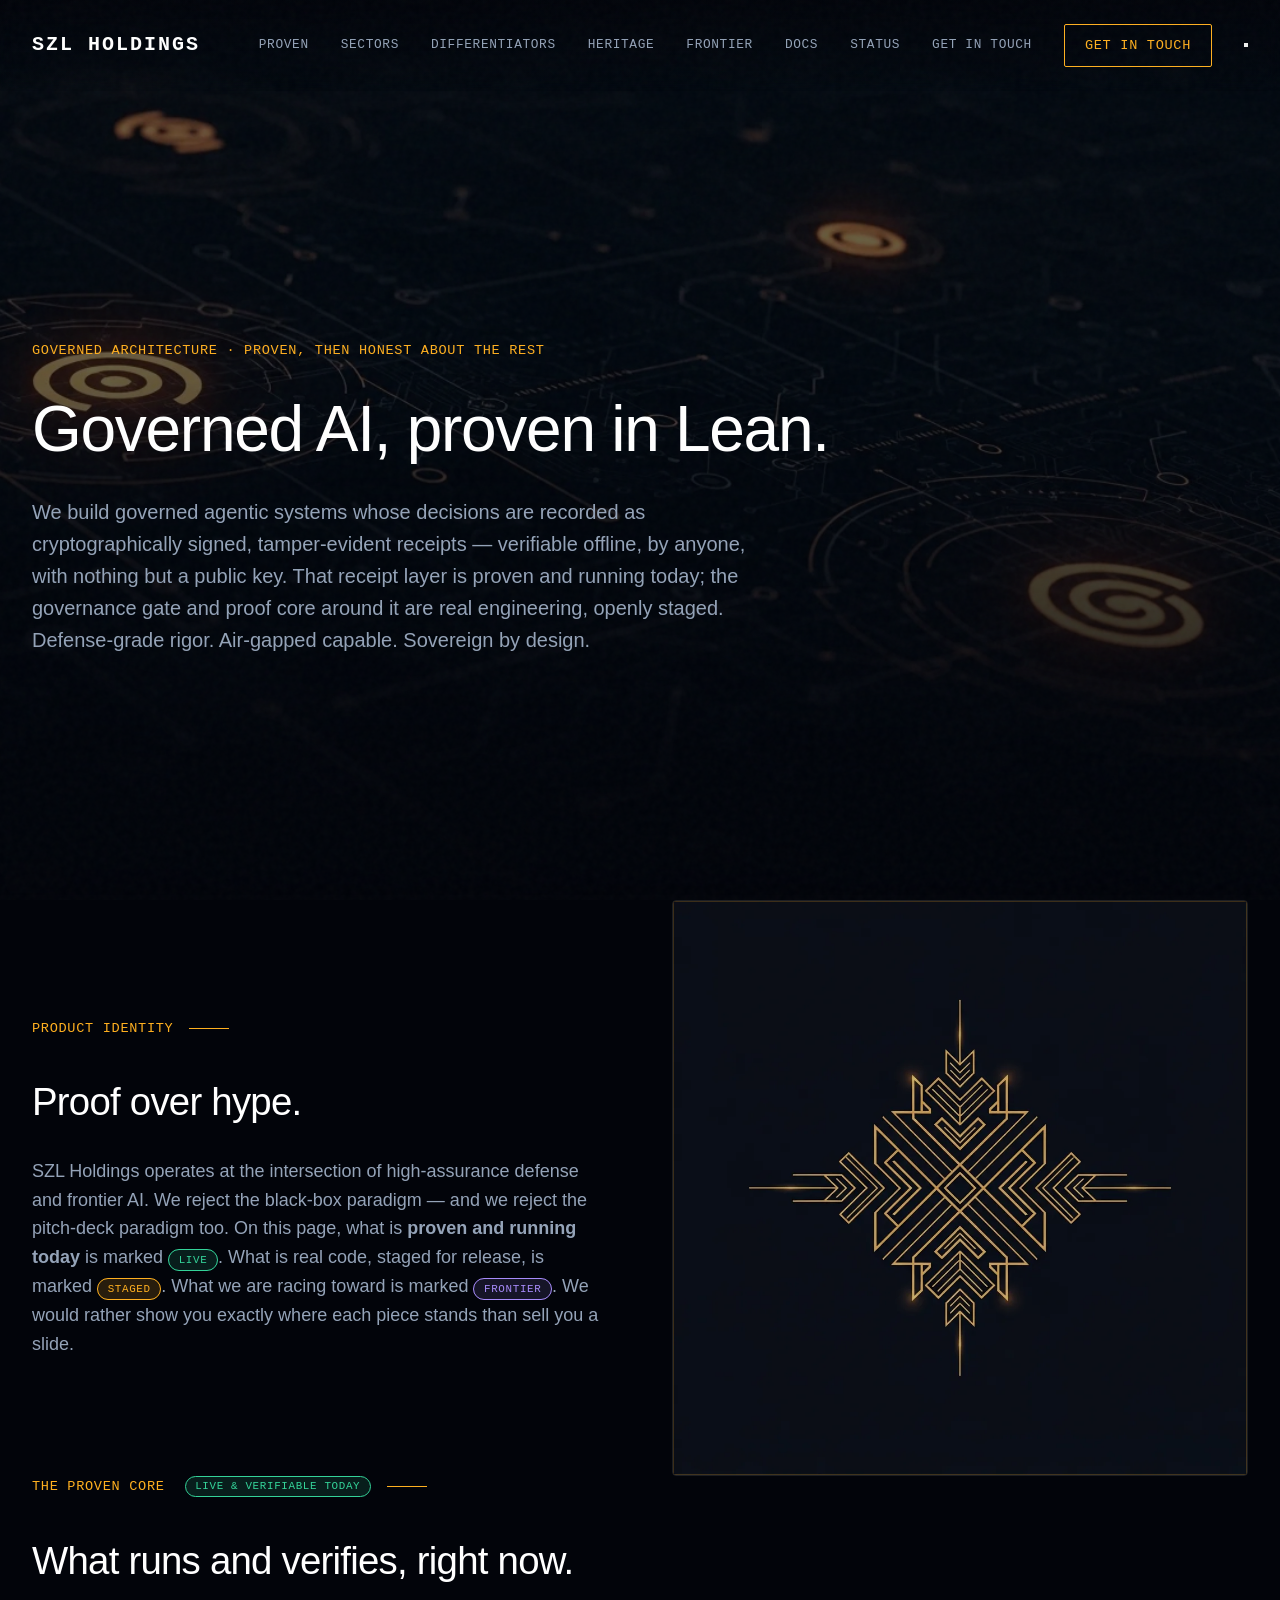
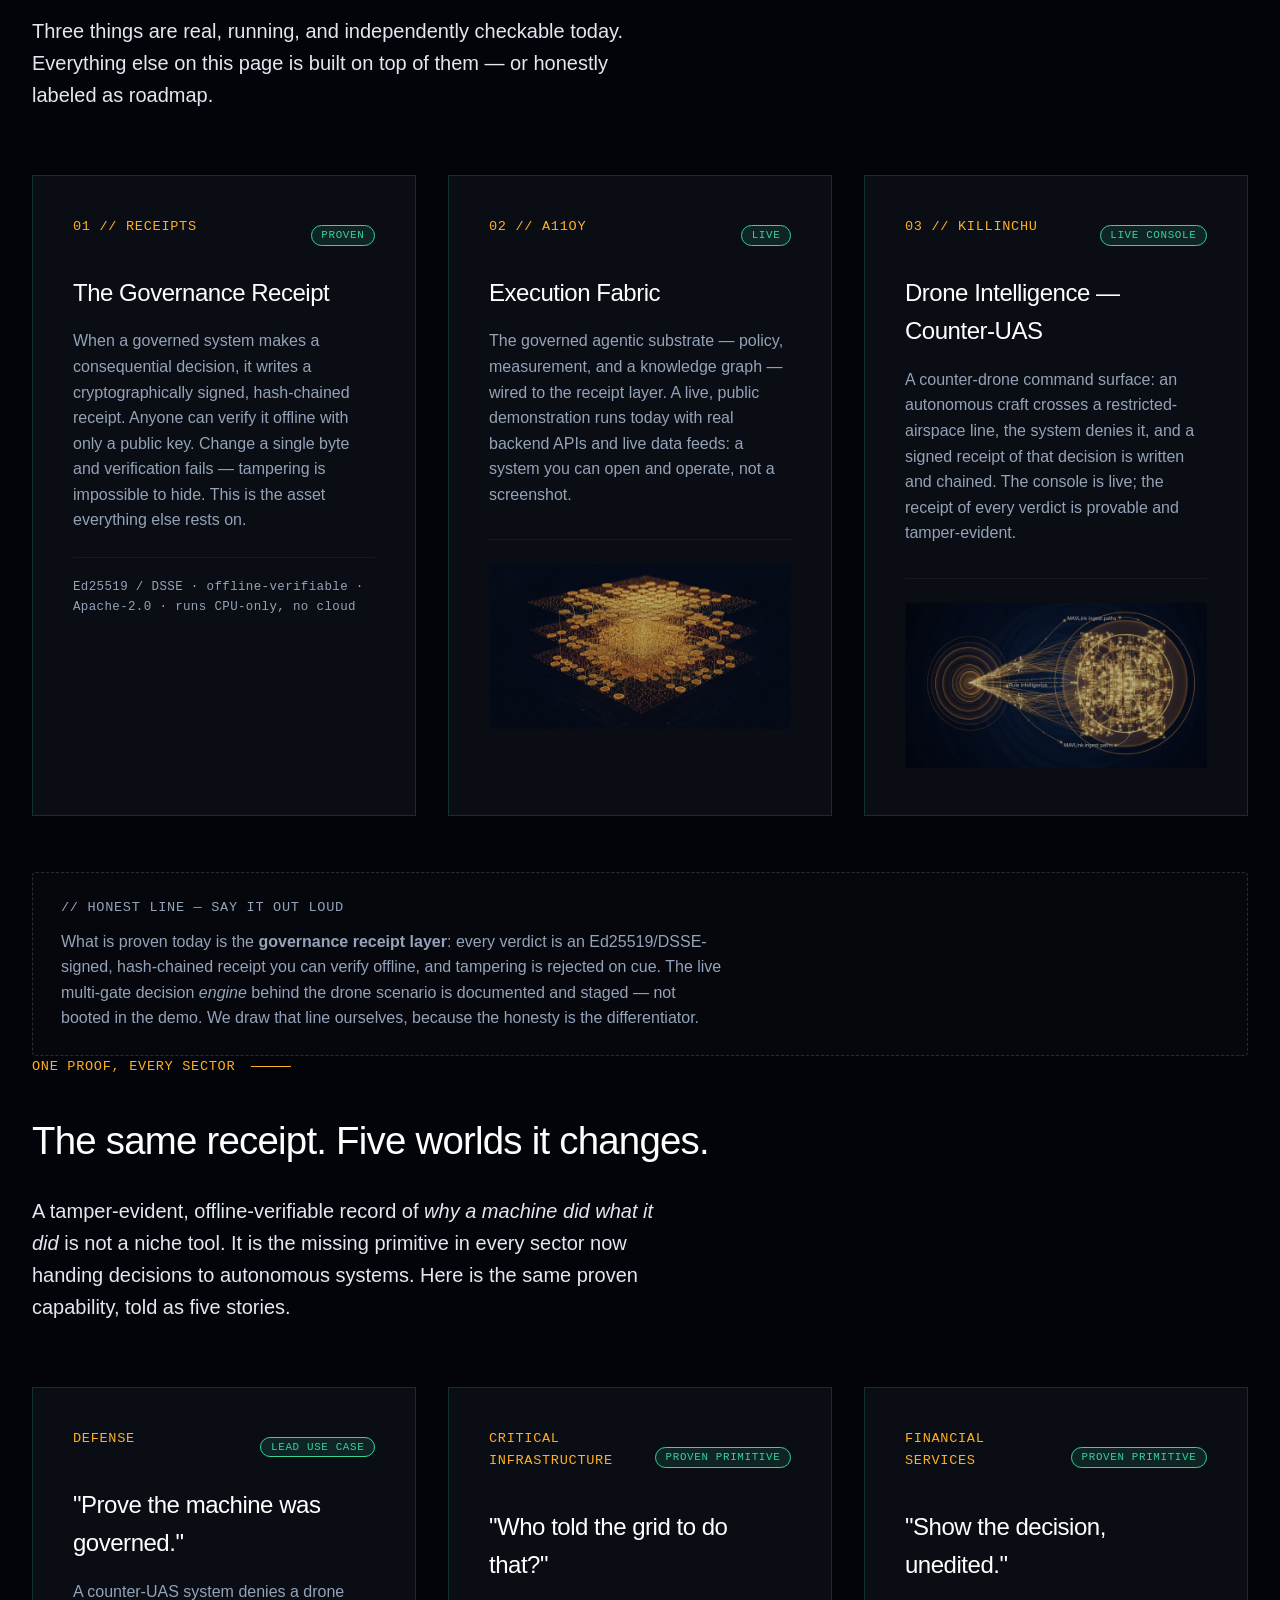
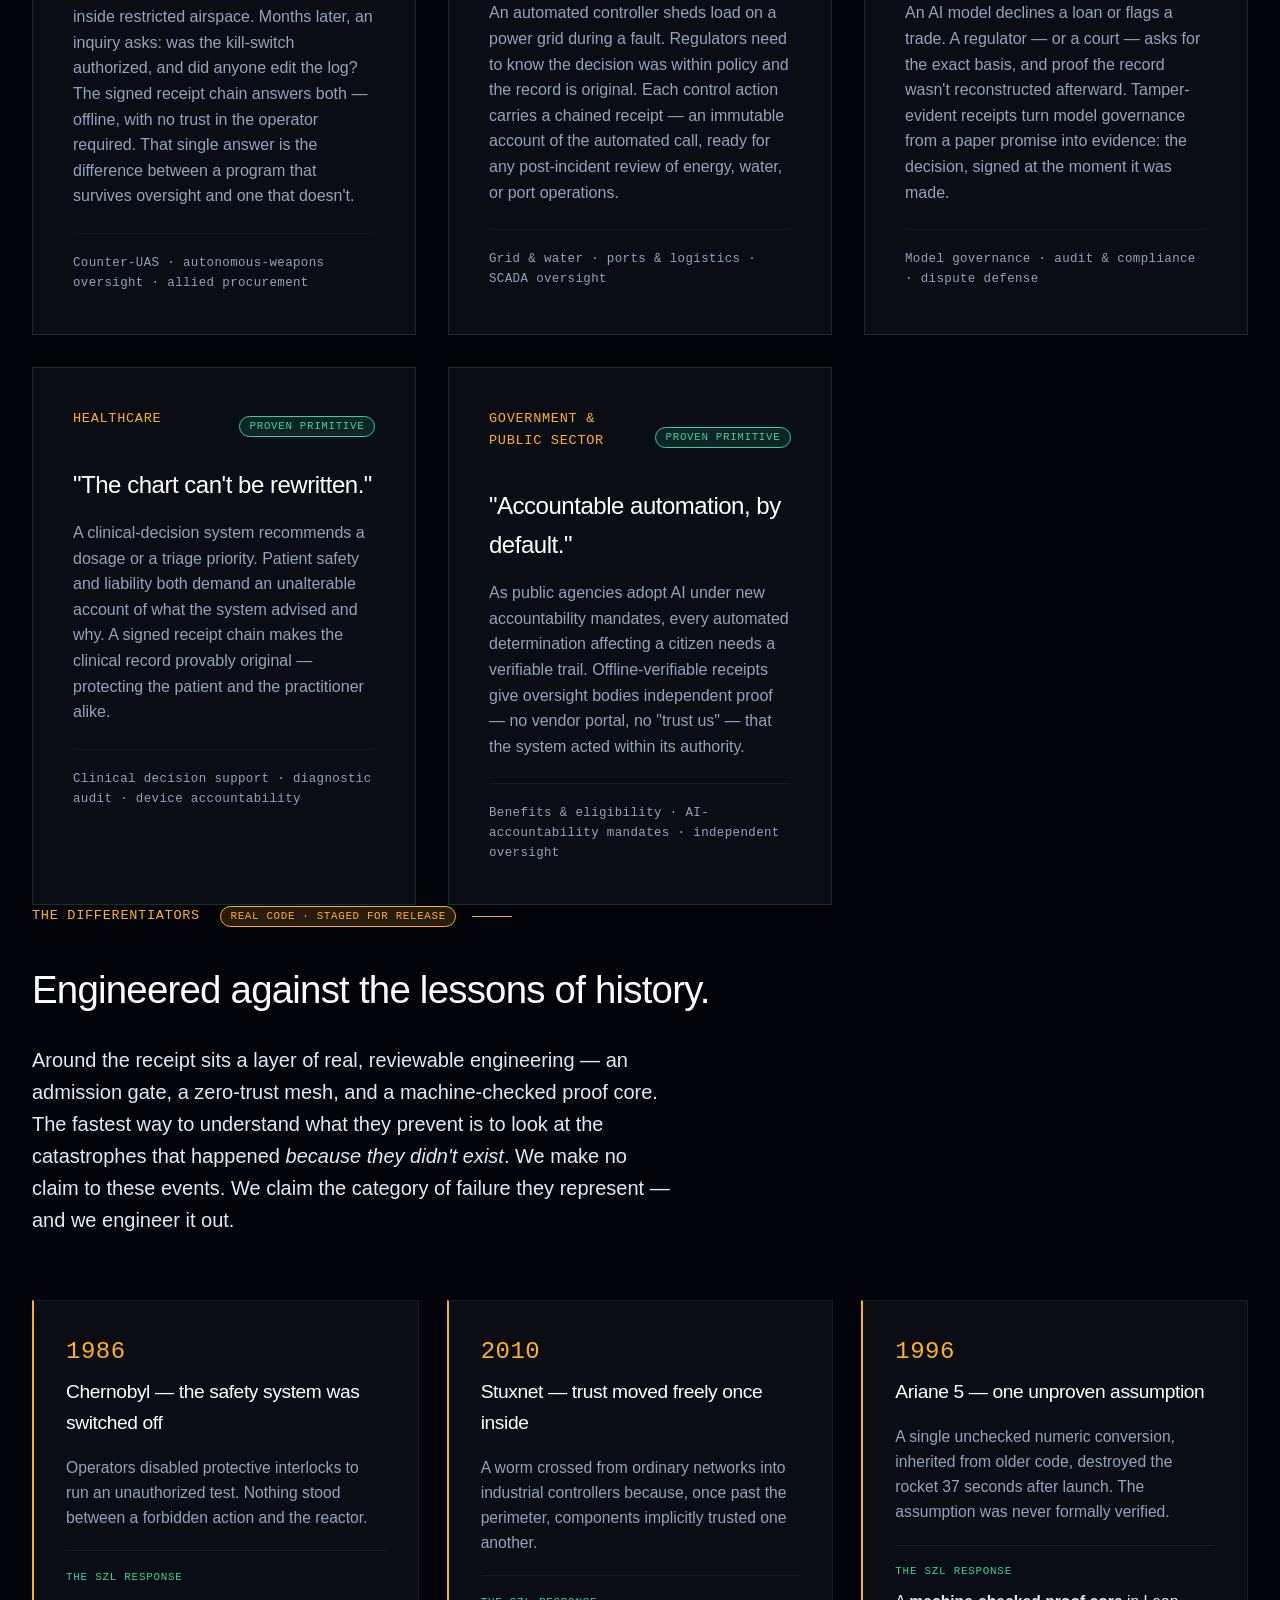
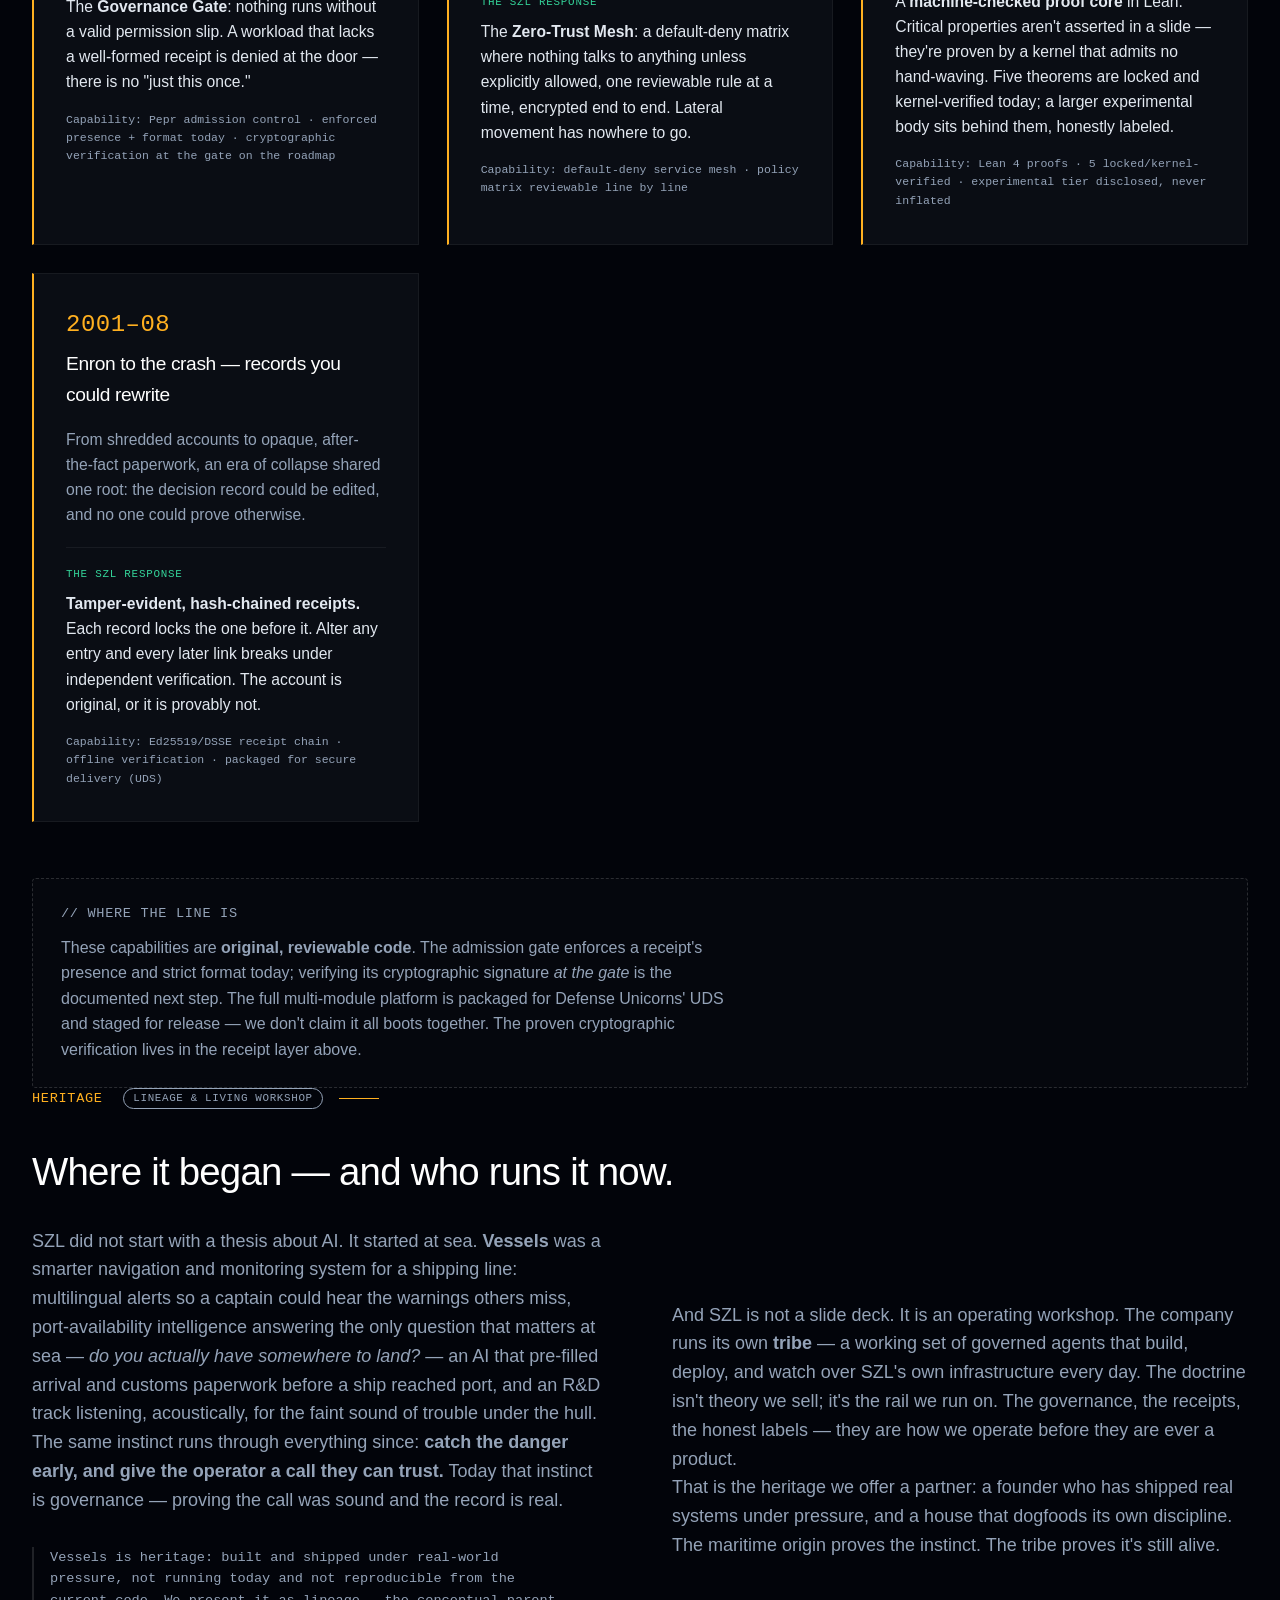
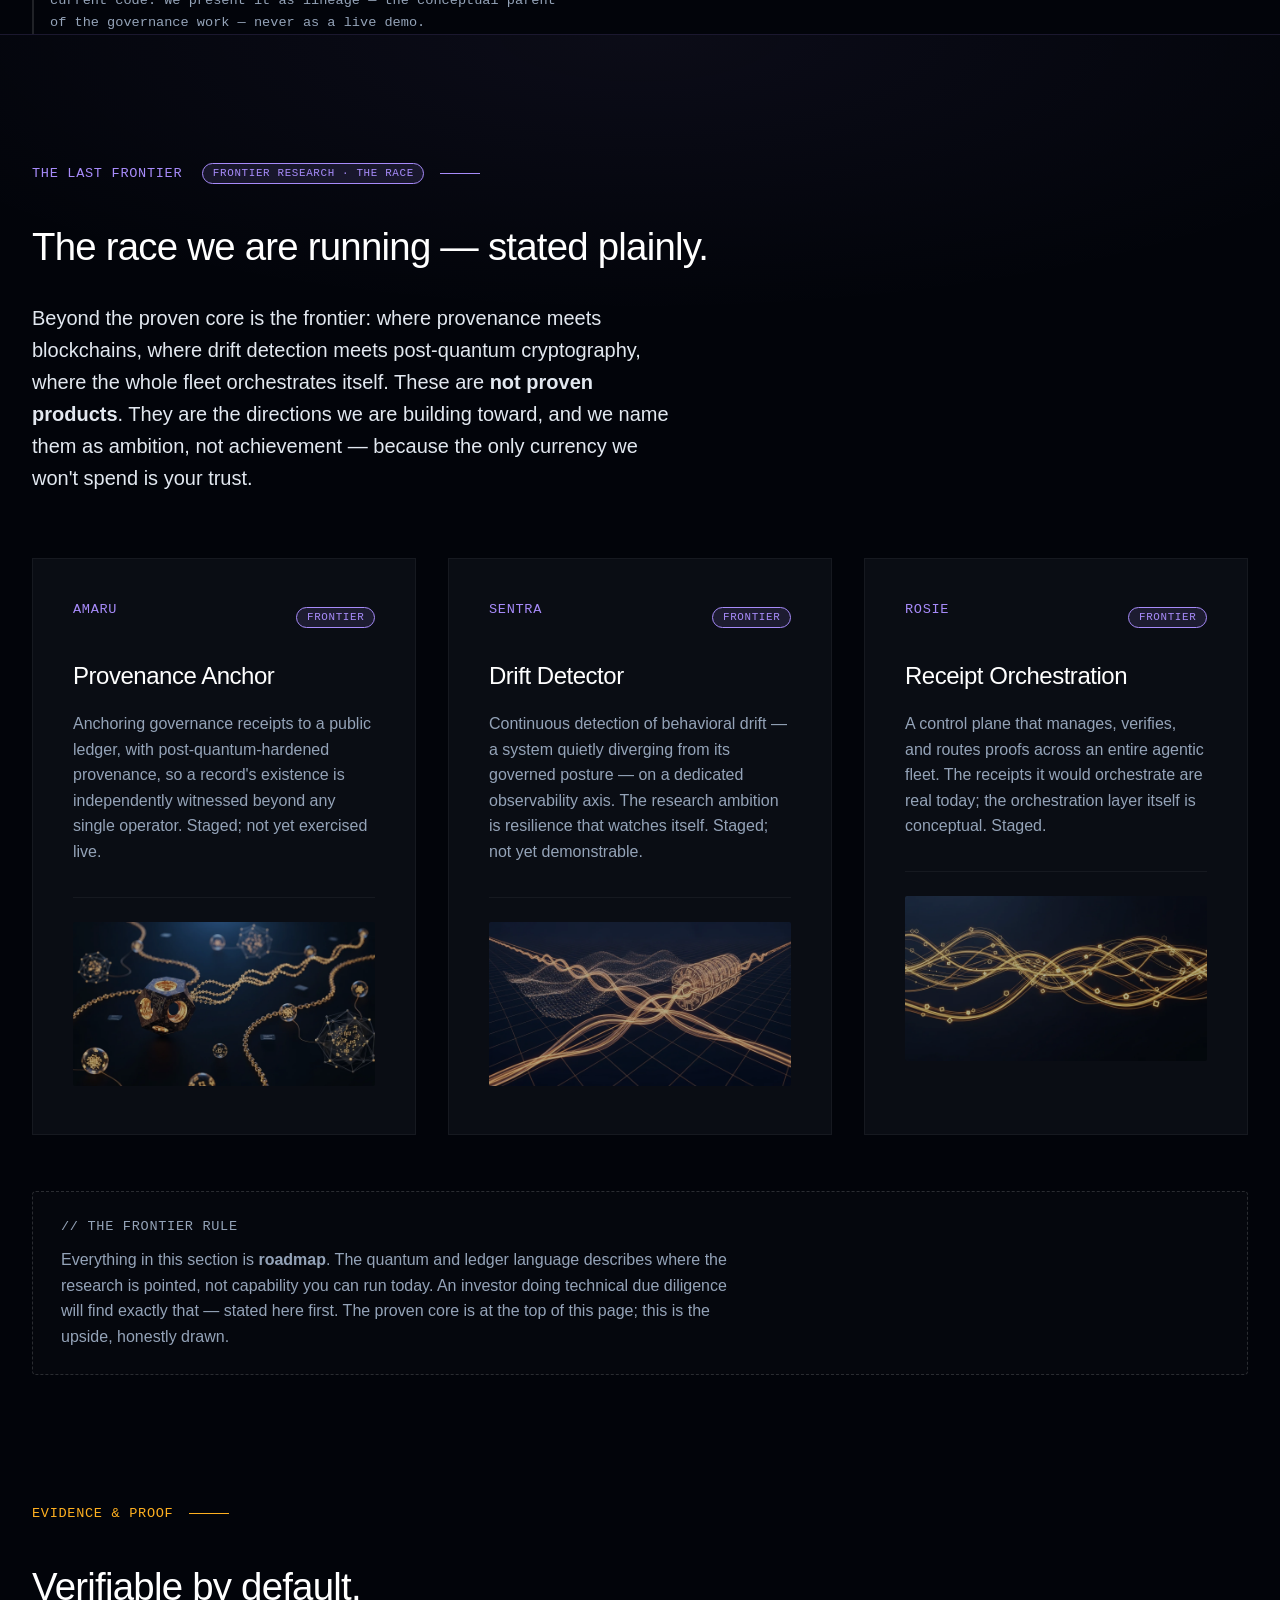
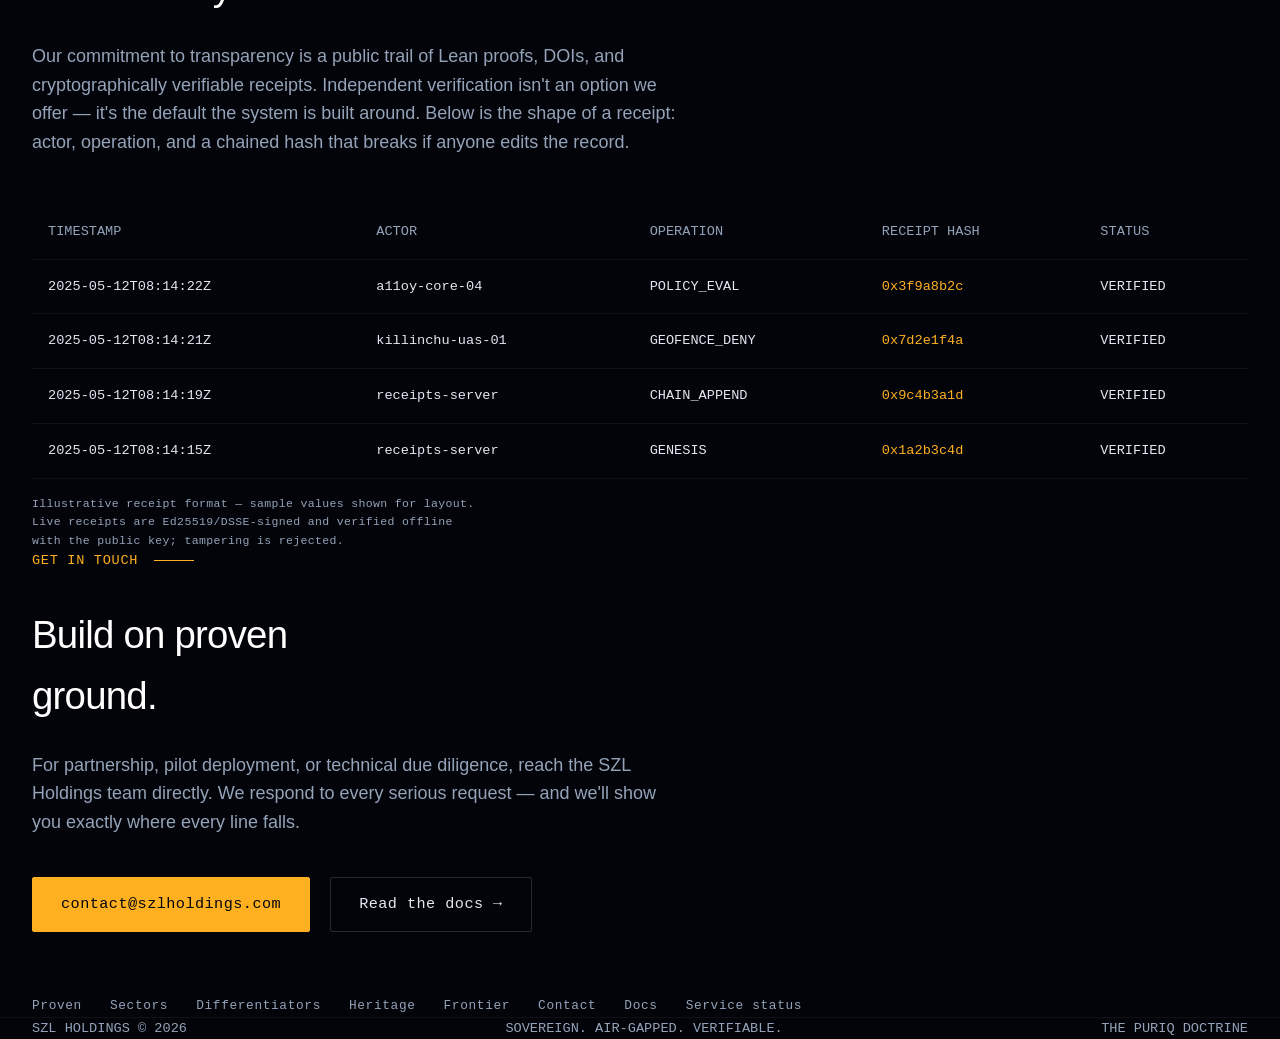
==== commit 5d98192a: "feat(site): link public Service status page in header + footer nav" ====
--- a/index.html
+++ b/index.html
@@ -26,15 +26,22 @@
 
     <header>
         <a href="#" class="logo">SZL HOLDINGS</a>
-        <nav class="nav" aria-label="Primary">
+        <nav class="nav" id="primary-nav" aria-label="Primary">
             <a href="#proven">Proven</a>
             <a href="#sectors">Sectors</a>
             <a href="#differentiators">Differentiators</a>
             <a href="#heritage">Heritage</a>
             <a href="#frontier">Frontier</a>
             <a href="https://szl-holdings.github.io/docs-site/" target="_blank" rel="noopener">Docs</a>
+            <a href="https://szl-holdings.github.io/a11oy/" target="_blank" rel="noopener">Status</a>
+            <a href="#contact" class="nav-contact-mobile mono">Get in touch</a>
         </nav>
         <a href="#contact" class="nav-cta mono">Get in touch</a>
+        <button class="nav-toggle" type="button" aria-label="Open menu" aria-expanded="false" aria-controls="primary-nav">
+            <span class="nav-toggle-bar"></span>
+            <span class="nav-toggle-bar"></span>
+            <span class="nav-toggle-bar"></span>
+        </button>
     </header>
 
     <!-- ============================ HERO ============================ -->
@@ -334,6 +341,7 @@
         <a href="#frontier">Frontier</a>
         <a href="#contact">Contact</a>
         <a href="https://szl-holdings.github.io/docs-site/" target="_blank" rel="noopener">Docs</a>
+        <a href="https://szl-holdings.github.io/a11oy/" target="_blank" rel="noopener">Service status</a>
     </nav>
 
     <footer class="container mono-muted">
--- a/styles.css
+++ b/styles.css
@@ -19,6 +19,20 @@
   padding: 0;
 }
 
+html {
+  scroll-behavior: smooth;
+}
+
+@media (prefers-reduced-motion: reduce) {
+  html {
+    scroll-behavior: auto;
+  }
+}
+
+[id] {
+  scroll-margin-top: 6rem;
+}
+
 body {
   background-color: var(--bg-dark);
   color: var(--text-main);
@@ -97,12 +111,15 @@
   top: 0;
   left: 0;
   width: 100%;
-  padding: 2rem;
+  padding: 1.5rem 2rem;
   display: flex;
   justify-content: space-between;
   align-items: center;
+  gap: 2rem;
   z-index: 100;
-  mix-blend-mode: difference;
+  background: linear-gradient(to bottom, rgba(2, 4, 10, 0.85), rgba(2, 4, 10, 0));
+  backdrop-filter: blur(8px);
+  -webkit-backdrop-filter: blur(8px);
 }
 
 .logo {
@@ -112,6 +129,51 @@
   color: #fff;
   letter-spacing: 0.1em;
   text-decoration: none;
+  flex-shrink: 0;
+}
+
+/* Primary navigation */
+.nav {
+  display: flex;
+  align-items: center;
+  gap: 2rem;
+  margin-left: auto;
+}
+
+.nav a {
+  font-family: var(--font-mono);
+  text-transform: uppercase;
+  letter-spacing: 0.05em;
+  font-size: 0.8rem;
+  color: var(--text-muted);
+  text-decoration: none;
+  transition: color 0.2s ease;
+}
+
+.nav a:hover {
+  color: var(--text-main);
+}
+
+.nav-cta {
+  display: inline-block;
+  padding: 0.6rem 1.25rem;
+  border: 1px solid var(--signal-amber);
+  color: var(--signal-amber);
+  text-decoration: none;
+  border-radius: 2px;
+  transition: all 0.2s ease;
+  flex-shrink: 0;
+}
+
+.nav-cta:hover {
+  background: var(--signal-amber);
+  color: var(--bg-dark);
+}
+
+@media (max-width: 860px) {
+  .nav {
+    display: none;
+  }
 }
 
 .status {
@@ -302,6 +364,51 @@
   color: var(--signal-amber);
 }
 
+/* Contact CTA */
+.contact h2 {
+  max-width: 18ch;
+}
+
+.contact-actions {
+  display: flex;
+  flex-wrap: wrap;
+  gap: 1.25rem;
+  margin-top: 2.5rem;
+}
+
+.btn {
+  display: inline-block;
+  font-family: var(--font-mono);
+  letter-spacing: 0.03em;
+  font-size: 0.95rem;
+  padding: 0.9rem 1.75rem;
+  text-decoration: none;
+  border-radius: 2px;
+  transition: all 0.2s ease;
+}
+
+.btn-primary {
+  background: var(--signal-amber);
+  color: var(--bg-dark);
+  border: 1px solid var(--signal-amber);
+}
+
+.btn-primary:hover {
+  background: transparent;
+  color: var(--signal-amber);
+}
+
+.btn-ghost {
+  background: transparent;
+  color: var(--text-main);
+  border: 1px solid rgba(255, 255, 255, 0.15);
+}
+
+.btn-ghost:hover {
+  border-color: var(--signal-amber);
+  color: var(--signal-amber);
+}
+
 /* Footer */
 footer {
   padding: 4rem 0;
@@ -342,3 +449,170 @@
     transition: none !important;
   }
 }
+
+/* ============================================================
+   INVESTOR RESTRUCTURE — tier / status / story / case systems
+   (additive; reuses existing tokens + .card/.reveal/.container)
+   ============================================================ */
+:root {
+  --signal-green: #34d399;        /* PROVEN / LIVE */
+  --signal-green-dim: rgba(52, 211, 153, 0.12);
+  --signal-violet: #a78bfa;       /* FRONTIER / the race */
+  --signal-violet-dim: rgba(167, 139, 250, 0.12);
+}
+
+/* Section intro lead paragraph */
+.lead {
+  font-size: 1.25rem;
+  color: var(--text-main);
+  max-width: 58ch;
+  margin-bottom: 1rem;
+}
+
+/* Status pills (inline, e.g. in section labels and cards) */
+.pill {
+  font-family: var(--font-mono);
+  text-transform: uppercase;
+  letter-spacing: 0.06em;
+  font-size: 0.68rem;
+  padding: 0.25rem 0.6rem;
+  border-radius: 999px;
+  border: 1px solid currentColor;
+  white-space: nowrap;
+  line-height: 1;
+}
+.pill-live      { color: var(--signal-green);  background: var(--signal-green-dim); }
+.pill-staged    { color: var(--signal-amber);  background: var(--signal-amber-dim); }
+.pill-frontier  { color: var(--signal-violet); background: var(--signal-violet-dim); }
+.pill-heritage  { color: var(--text-muted); }
+
+/* Section label can carry a trailing pill without breaking the rule line */
+.section-label .pill { margin-left: 0.25rem; }
+
+/* Story / capability cards: a status tag row at the top */
+.card .tag-row {
+  display: flex;
+  align-items: center;
+  justify-content: space-between;
+  gap: 1rem;
+  margin-bottom: 1.25rem;
+}
+.card.proven   { border-color: rgba(52, 211, 153, 0.18); }
+.card.proven:hover   { border-color: rgba(52, 211, 153, 0.45); }
+.card.frontier:hover { border-color: rgba(167, 139, 250, 0.45); }
+
+.card .sectors {
+  margin-top: 1.5rem;
+  padding-top: 1.25rem;
+  border-top: 1px solid rgba(255,255,255,0.05);
+  font-family: var(--font-mono);
+  font-size: 0.78rem;
+  color: var(--text-muted);
+  letter-spacing: 0.03em;
+}
+
+/* Historical case-study grid */
+.case-grid {
+  display: grid;
+  grid-template-columns: repeat(auto-fit, minmax(330px, 1fr));
+  gap: 1.75rem;
+  margin-top: 4rem;
+}
+.case {
+  background: var(--bg-panel);
+  border: 1px solid rgba(255,255,255,0.05);
+  border-left: 2px solid var(--signal-amber);
+  padding: 2rem;
+  transition: all 0.3s ease;
+}
+.case:hover {
+  background: var(--bg-panel-hover);
+  transform: translateY(-4px);
+}
+.case .year {
+  font-family: var(--font-mono);
+  color: var(--signal-amber);
+  font-size: 1.5rem;
+  letter-spacing: 0.02em;
+}
+.case h3 {
+  font-size: 1.2rem;
+  margin: 0.35rem 0 1rem;
+}
+.case .event { font-size: 0.98rem; margin-bottom: 1.25rem; }
+.case .resp {
+  padding-top: 1.1rem;
+  border-top: 1px solid rgba(255,255,255,0.06);
+}
+.case .resp-label {
+  display: block;
+  font-family: var(--font-mono);
+  text-transform: uppercase;
+  letter-spacing: 0.07em;
+  font-size: 0.68rem;
+  color: var(--signal-green);
+  margin-bottom: 0.5rem;
+}
+.case .resp p { font-size: 0.98rem; color: var(--text-main); }
+.case .cap {
+  display: inline-block;
+  margin-top: 1rem;
+  font-family: var(--font-mono);
+  font-size: 0.72rem;
+  color: var(--text-muted);
+}
+
+/* Heritage band */
+.heritage-note {
+  margin-top: 2rem;
+  font-family: var(--font-mono);
+  font-size: 0.85rem;
+  color: var(--text-muted);
+  border-left: 2px solid rgba(255,255,255,0.12);
+  padding-left: 1rem;
+}
+
+/* Frontier band gets a cool wash to separate it from the proven work */
+.frontier-band {
+  border-top: 1px solid rgba(167, 139, 250, 0.15);
+  background:
+    radial-gradient(1200px 400px at 50% 0%, rgba(167,139,250,0.06), transparent 70%);
+}
+.frontier-band .section-label::after { background-color: var(--signal-violet); }
+.frontier-band .mono { color: var(--signal-violet); }
+
+/* Honesty disclosure callout (the brand) */
+.honest {
+  margin-top: 3.5rem;
+  padding: 1.5rem 1.75rem;
+  border: 1px dashed rgba(255,255,255,0.15);
+  border-radius: 4px;
+  background: rgba(255,255,255,0.015);
+}
+.honest .mono { color: var(--text-muted); display:block; margin-bottom: 0.6rem; }
+.honest p { font-size: 1rem; max-width: 75ch; }
+
+/* Caption under illustrative data */
+.caption {
+  font-family: var(--font-mono);
+  font-size: 0.72rem;
+  color: var(--text-muted);
+  margin-top: 1rem;
+  letter-spacing: 0.03em;
+}
+
+/* Footer navigation (alternate menu path, visible at all widths incl. mobile) */
+.footer-nav {
+  display: flex;
+  flex-wrap: wrap;
+  gap: 1rem 1.75rem;
+  padding-top: 4rem;
+}
+.footer-nav a {
+  color: var(--text-muted);
+  text-decoration: none;
+  font-size: 0.8rem;
+  letter-spacing: 0.05em;
+  transition: color 0.2s ease;
+}
+.footer-nav a:hover { color: var(--signal-amber); }
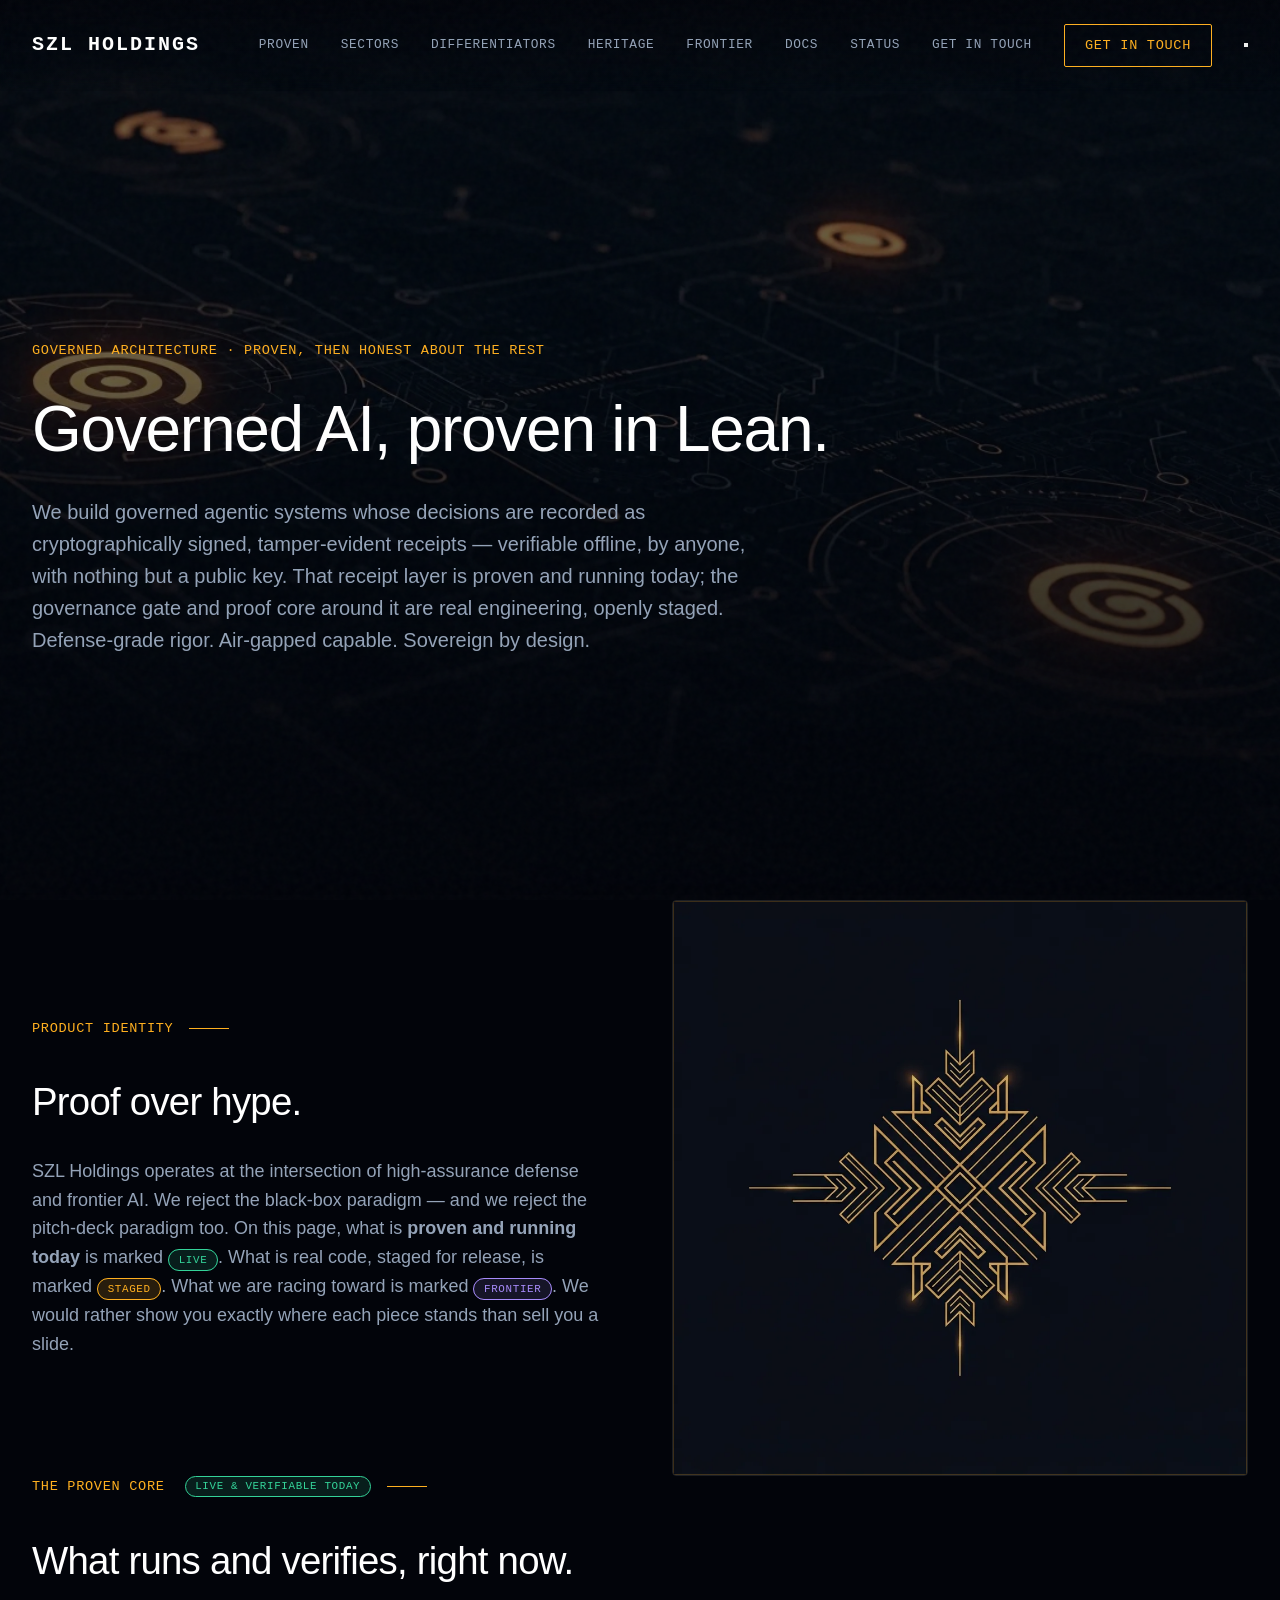
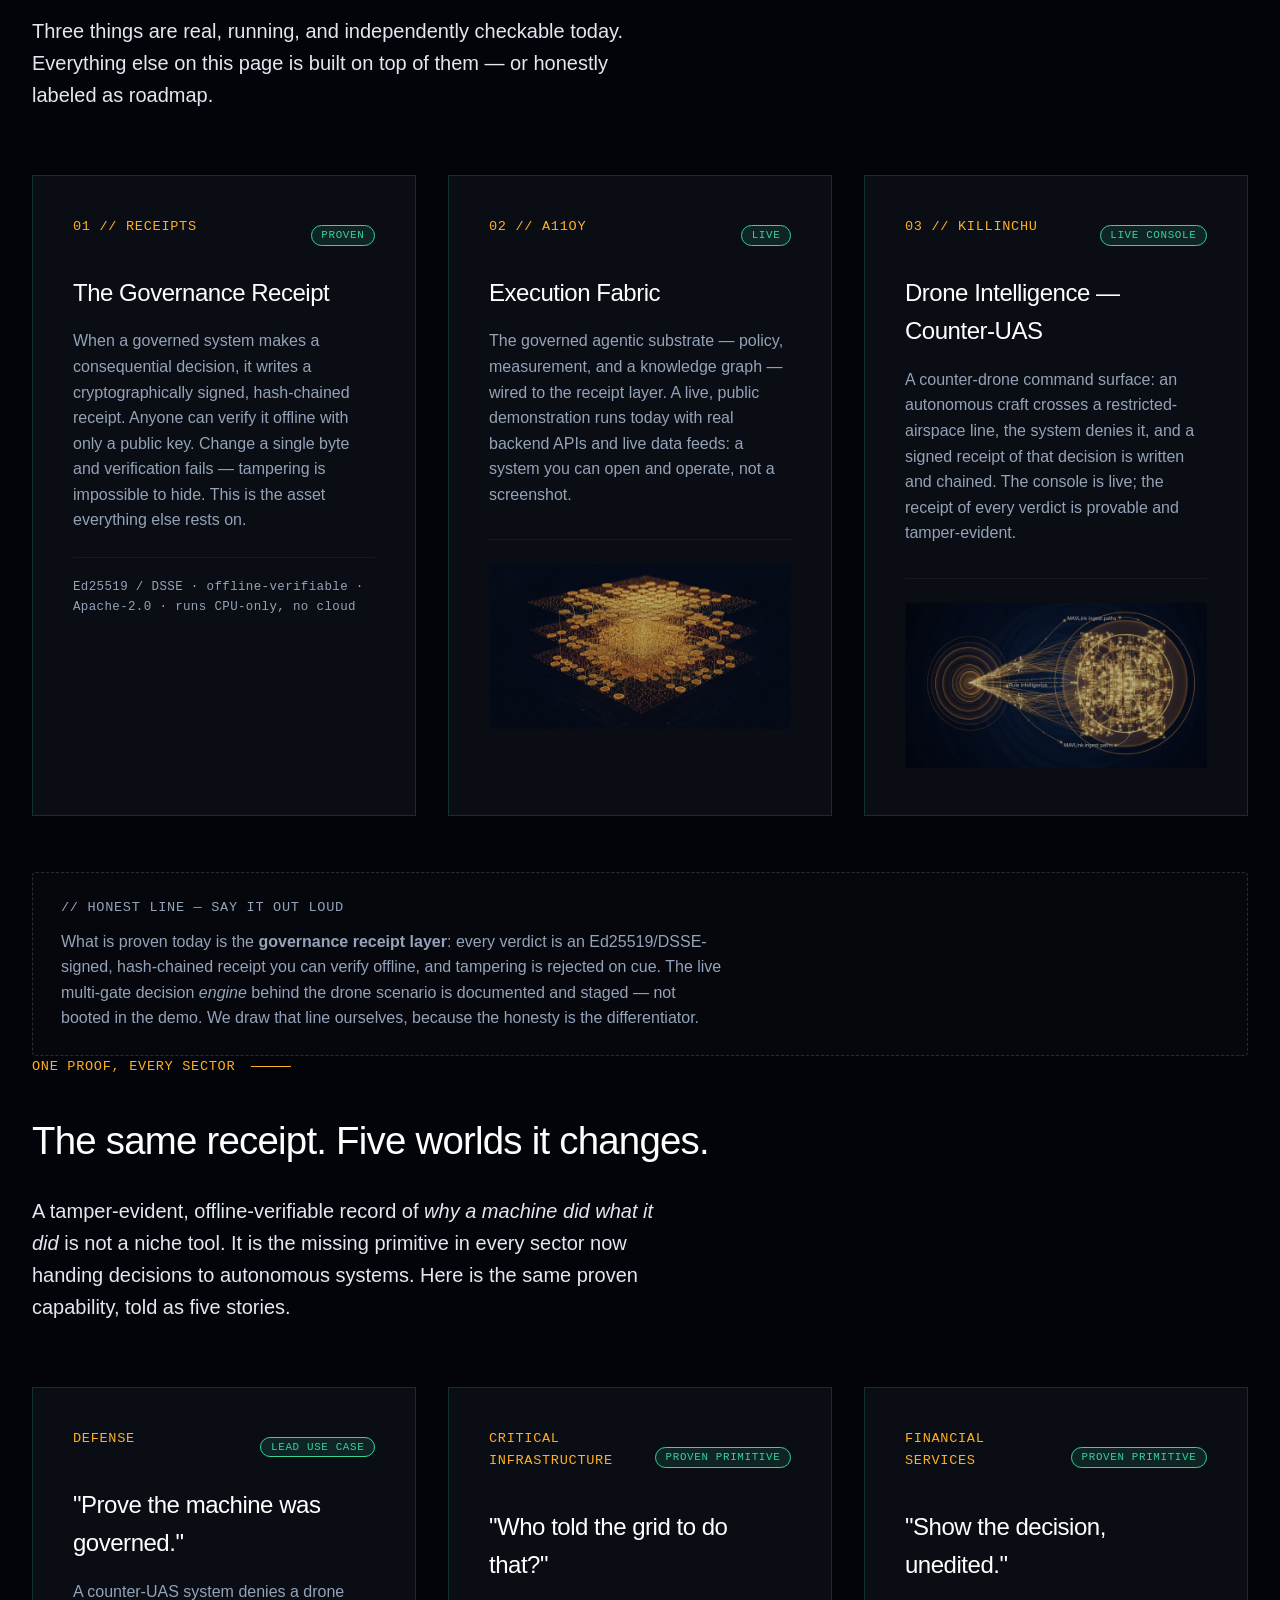
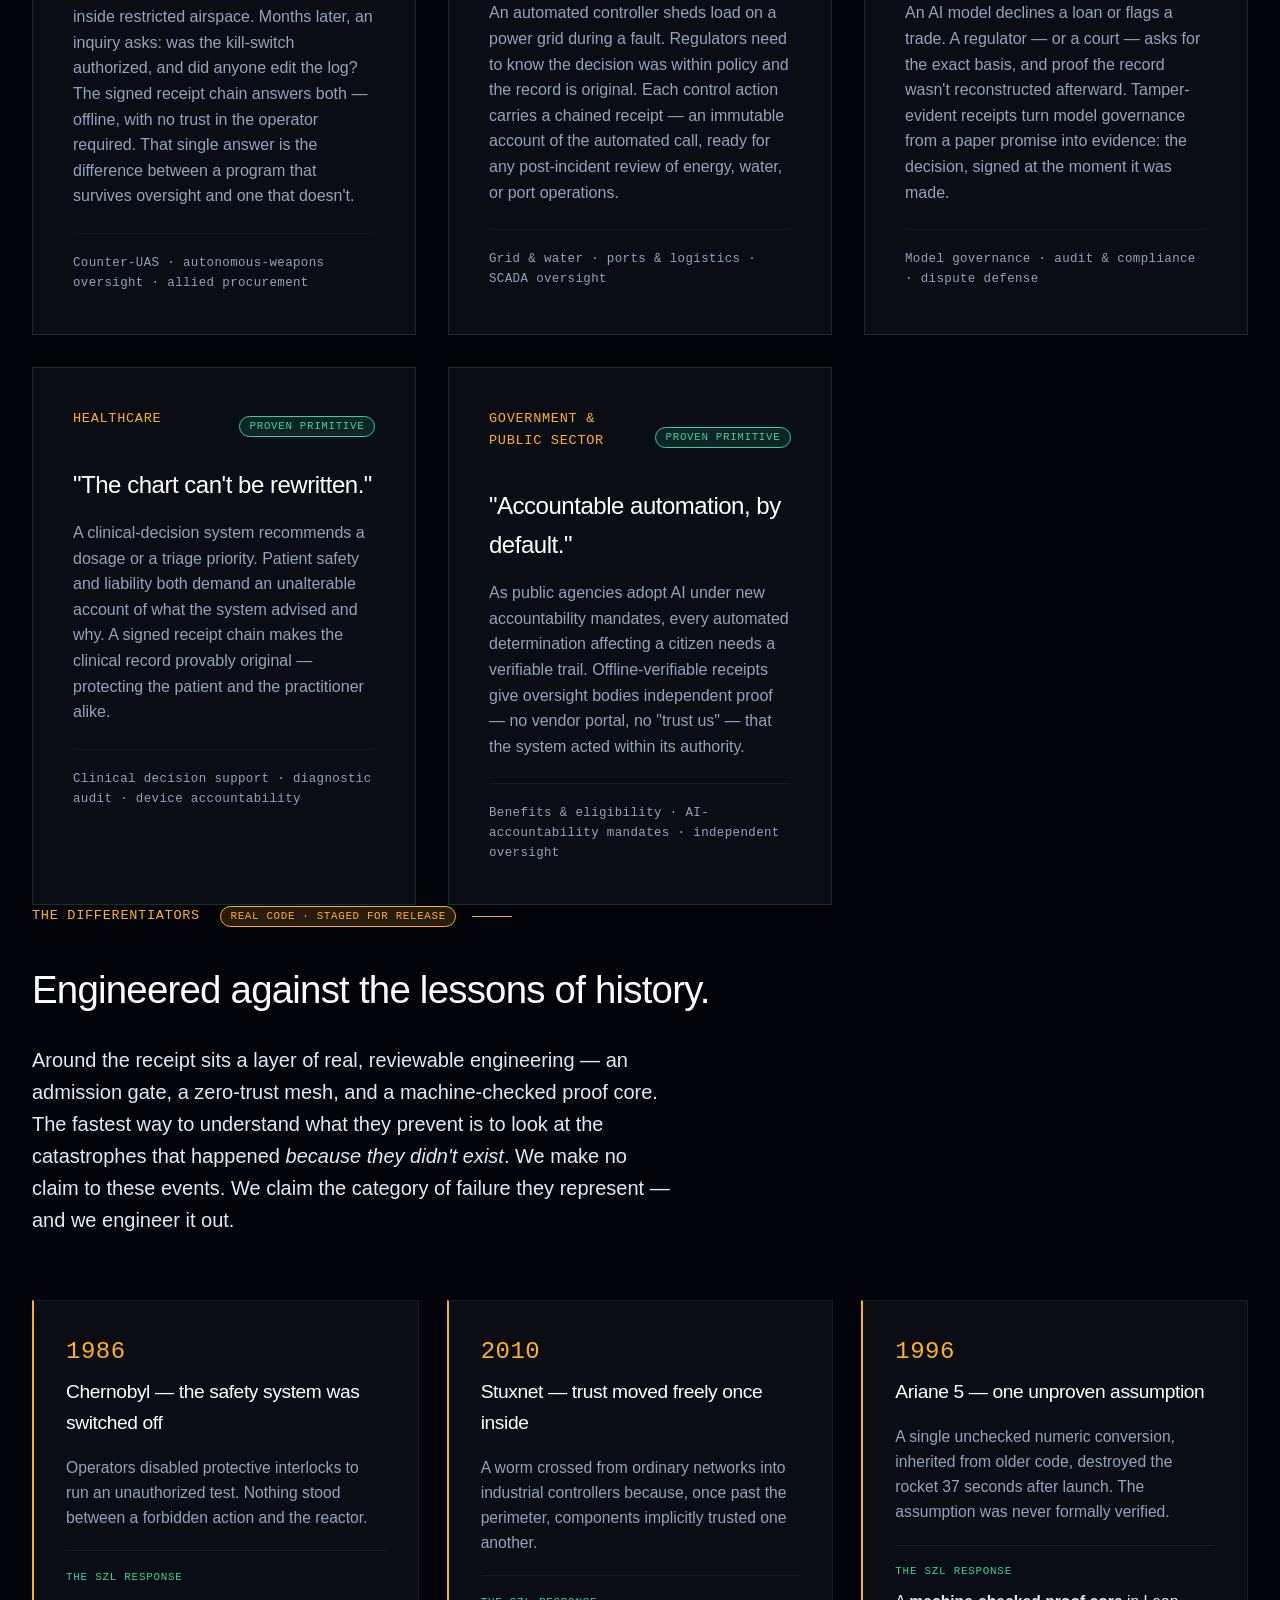
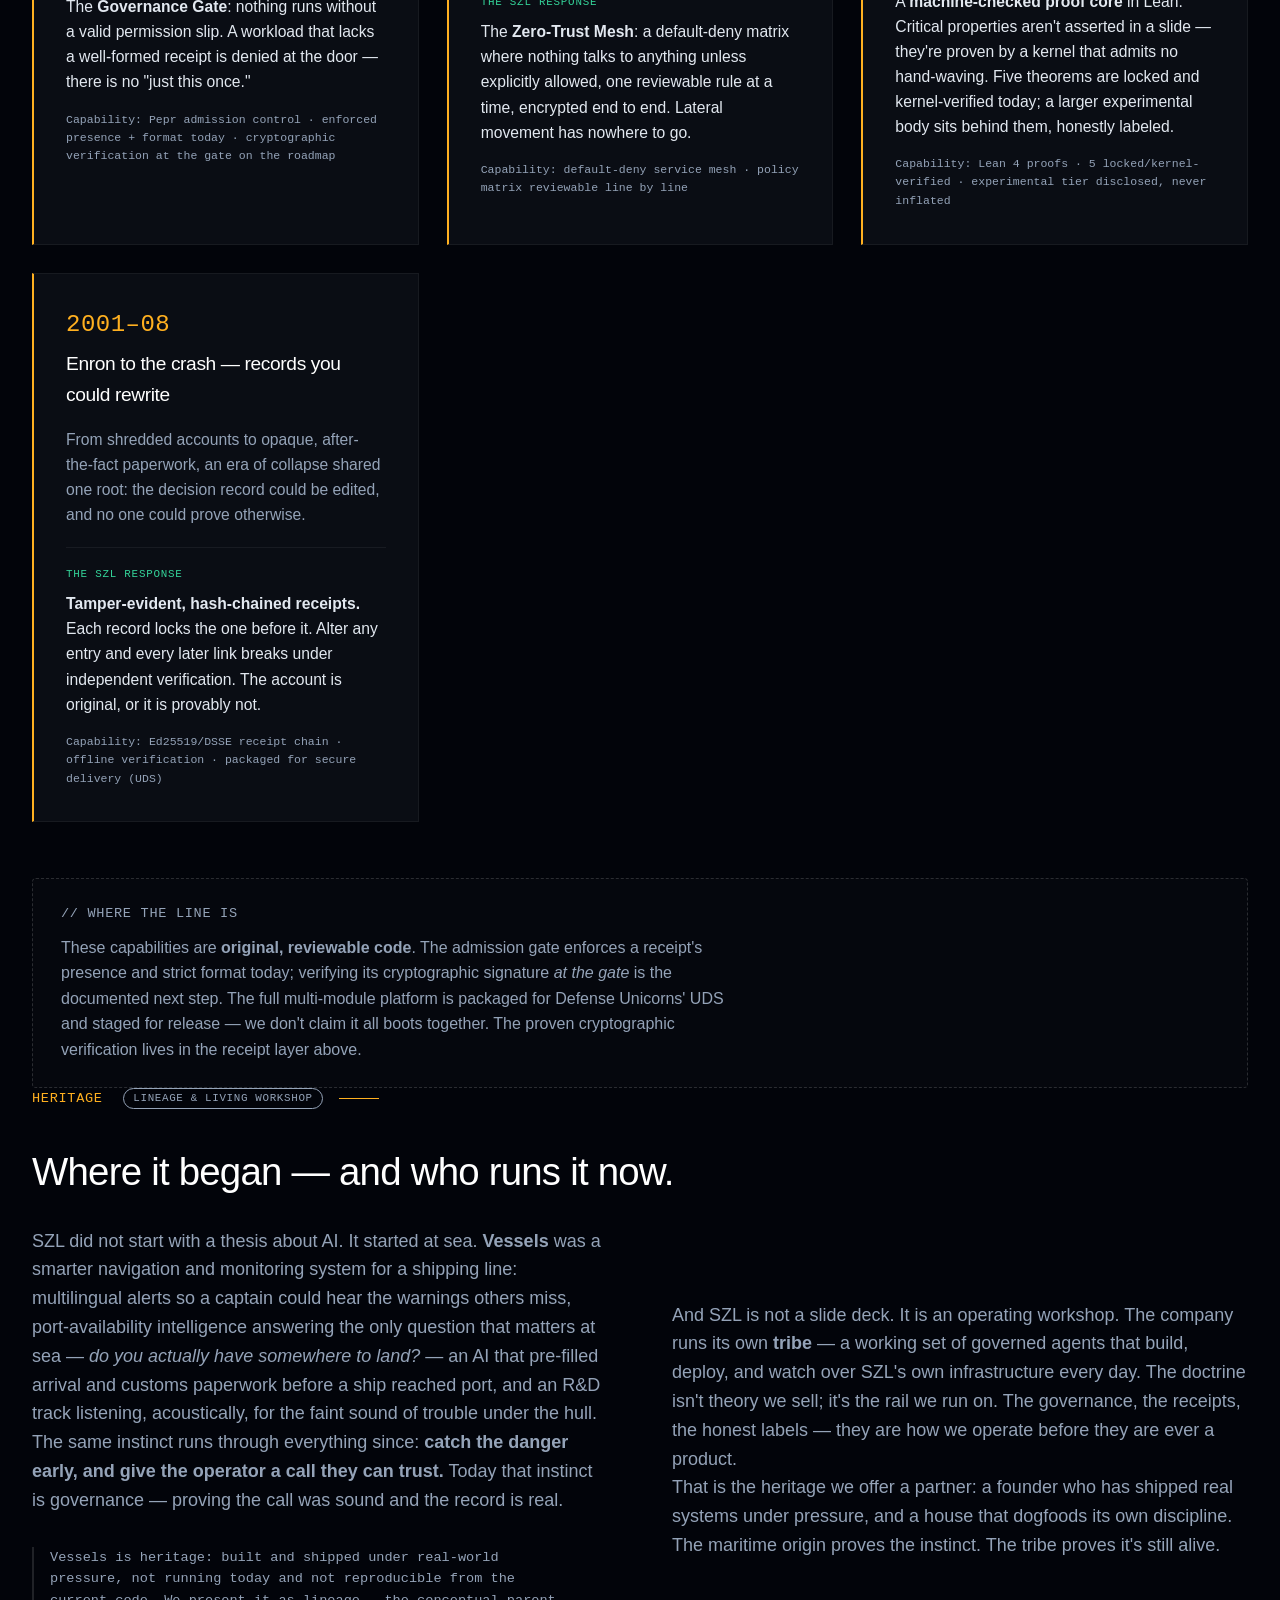
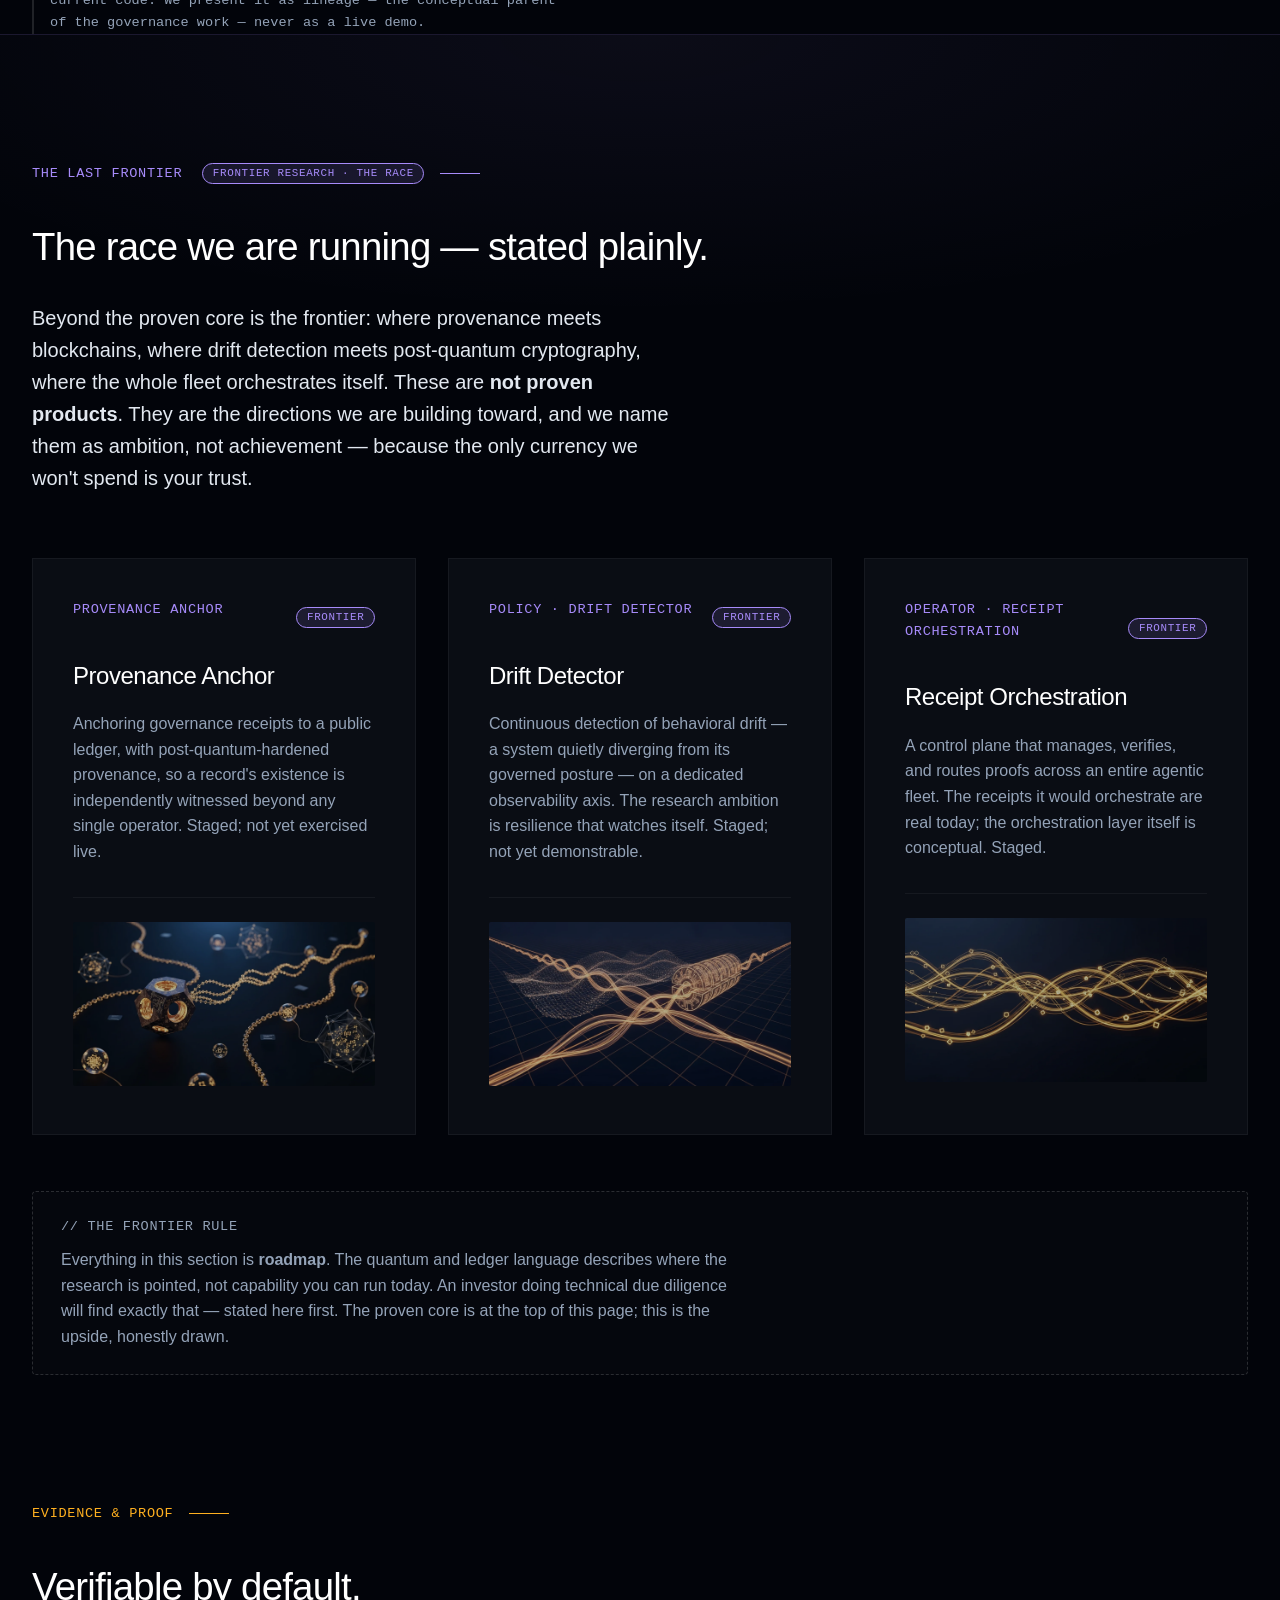
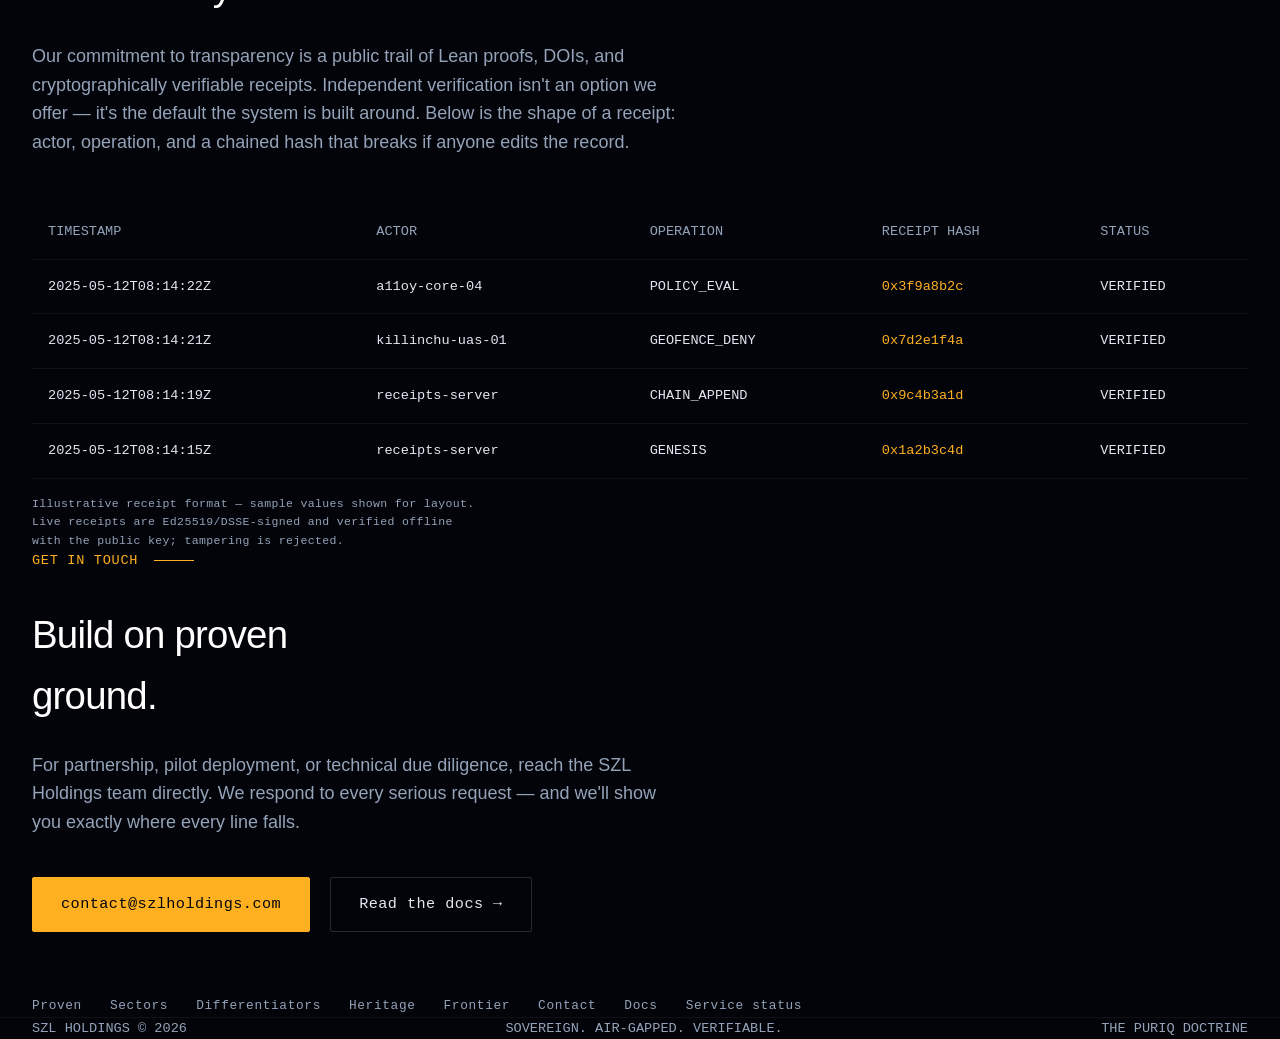
==== commit 0b512d58: "site: retire user-visible codenames (amaru/sentra/rosie) on frontier cards -> honest roles (Provenan" ====
--- a/index.html
+++ b/index.html
@@ -244,24 +244,24 @@
 
             <div class="flagships-grid">
                 <div class="card frontier reveal delay-1">
-                    <div class="tag-row"><span class="mono">amaru</span><span class="pill pill-frontier">Frontier</span></div>
+                    <div class="tag-row"><span class="mono">provenance anchor</span><span class="pill pill-frontier">Frontier</span></div>
                     <h3>Provenance Anchor</h3>
                     <p>Anchoring governance receipts to a public ledger, with post-quantum-hardened provenance, so a record's existence is independently witnessed beyond any single operator. Staged; not yet exercised live.</p>
-                    <div class="card-image"><img src="assets/flagship-amaru.webp" alt="amaru"></div>
+                    <div class="card-image"><img src="assets/flagship-amaru.webp" alt="Provenance Anchor"></div>
                 </div>
 
                 <div class="card frontier reveal delay-2">
-                    <div class="tag-row"><span class="mono">sentra</span><span class="pill pill-frontier">Frontier</span></div>
+                    <div class="tag-row"><span class="mono">policy · drift detector</span><span class="pill pill-frontier">Frontier</span></div>
                     <h3>Drift Detector</h3>
                     <p>Continuous detection of behavioral drift — a system quietly diverging from its governed posture — on a dedicated observability axis. The research ambition is resilience that watches itself. Staged; not yet demonstrable.</p>
-                    <div class="card-image"><img src="assets/flagship-sentra.webp" alt="sentra"></div>
+                    <div class="card-image"><img src="assets/flagship-sentra.webp" alt="Drift Detector"></div>
                 </div>
 
                 <div class="card frontier reveal delay-3">
-                    <div class="tag-row"><span class="mono">rosie</span><span class="pill pill-frontier">Frontier</span></div>
+                    <div class="tag-row"><span class="mono">operator · receipt orchestration</span><span class="pill pill-frontier">Frontier</span></div>
                     <h3>Receipt Orchestration</h3>
                     <p>A control plane that manages, verifies, and routes proofs across an entire agentic fleet. The receipts it would orchestrate are real today; the orchestration layer itself is conceptual. Staged.</p>
-                    <div class="card-image"><img src="assets/flagship-rosie.webp" alt="rosie"></div>
+                    <div class="card-image"><img src="assets/flagship-rosie.webp" alt="Receipt Orchestration"></div>
                 </div>
             </div>
 
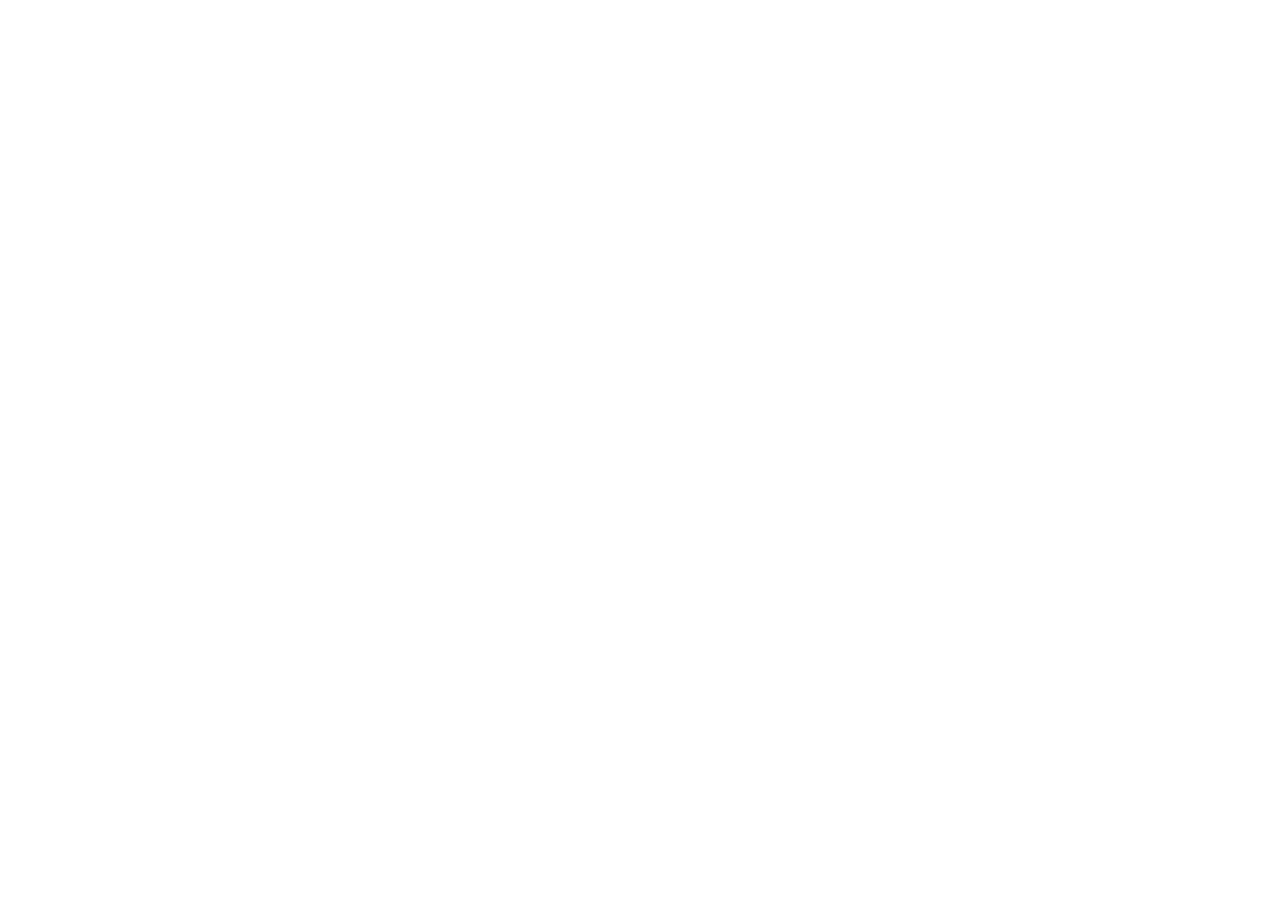
==== commit dc9146e0: "Retire standalone site assets; redirect root to a11oy.net/company index.html now redirects to https:" ====
--- a/index.html
+++ b/index.html
@@ -1,361 +1,44 @@
 <!DOCTYPE html>
 <html lang="en">
 <head>
-    <meta charset="UTF-8">
-    <meta name="viewport" content="width=device-width, initial-scale=1.0">
-    <script>document.documentElement.className += ' js';</script>
-    <title>SZL Holdings | Governed AI, proven in Lean.</title>
-    <meta name="description" content="SZL Holdings builds governed agentic AI. Consequential decisions are recorded as cryptographically signed, tamper-evident receipts — verifiable offline. Proven receipt core, honestly staged roadmap. Sovereign, air-gapped capable, defense-grade.">
-    <meta name="theme-color" content="#0a0e1a">
-    <link rel="canonical" href="https://szlholdings.com/">
-    <meta property="og:type" content="website">
-    <meta property="og:site_name" content="SZL Holdings">
-    <meta property="og:title" content="SZL Holdings — Governed AI, with a proven receipt core.">
-    <meta property="og:description" content="Governed agentic systems. Decisions recorded as cryptographically signed, tamper-evident receipts — verifiable offline. Proven core, honest roadmap.">
-    <meta property="og:url" content="https://szlholdings.com/">
-    <meta property="og:image" content="https://szlholdings.com/assets/hero-bg.webp">
-    <meta name="twitter:card" content="summary_large_image">
-    <meta name="twitter:title" content="SZL Holdings — Governed AI, with a proven receipt core.">
-    <meta name="twitter:description" content="Governed agentic systems. Decisions recorded as signed, tamper-evident receipts — verifiable offline.">
-    <meta name="twitter:image" content="https://szlholdings.com/assets/hero-bg.webp">
-    <link rel="icon" href="assets/favicon.svg" type="image/svg+xml">
-    <link rel="stylesheet" href="styles.css">
+<meta charset="UTF-8">
+<meta name="viewport" content="width=device-width, initial-scale=1.0">
+<title>SZL Holdings has moved to a11oy.net</title>
+<meta name="robots" content="noindex, follow">
+<link rel="canonical" href="https://a11oy.net/company">
+<meta http-equiv="refresh" content="0; url=https://a11oy.net/company">
+<script>
+  // Preserve a hash anchor if one was used (e.g. #flagships), otherwise land on /company.
+  (function () {
+    var hash = window.location.hash || "";
+    window.location.replace("https://a11oy.net/company" + hash);
+  })();
+</script>
+<style>
+  html,body{height:100%}
+  body{margin:0;display:flex;align-items:center;justify-content:center;min-height:100vh;
+    background:#05060f;color:#f4eedd;
+    font-family:'Space Grotesk',system-ui,-apple-system,'Segoe UI',sans-serif;
+    line-height:1.6;text-align:center;padding:24px}
+  .card{max-width:440px}
+  .gd{width:12px;height:12px;border-radius:50%;display:inline-block;margin-right:8px;
+    background:radial-gradient(circle at 35% 30%,#e6c875,#c08f2f);box-shadow:0 0 16px rgba(214,185,107,.6)}
+  h1{font-size:22px;font-weight:700;letter-spacing:-.01em;margin:0 0 12px;
+    display:flex;align-items:center;justify-content:center}
+  h1 i{font-style:normal;color:#d7b96b}
+  p{color:#d8cfb6;font-size:15px;margin:0 0 22px}
+  a.cta{display:inline-block;color:#05060f;font-weight:600;font-size:14px;text-decoration:none;
+    padding:12px 22px;border-radius:11px;background:linear-gradient(180deg,#e6c875,#c08f2f)}
+  .small{font-size:12px;color:#9b9379;margin-top:18px}
+  .small a{color:#7fd6d1;text-decoration:none}
+</style>
 </head>
 <body>
-    <div class="noise"></div>
-
-    <header>
-        <a href="#" class="logo">SZL HOLDINGS</a>
-        <nav class="nav" id="primary-nav" aria-label="Primary">
-            <a href="#proven">Proven</a>
-            <a href="#sectors">Sectors</a>
-            <a href="#differentiators">Differentiators</a>
-            <a href="#heritage">Heritage</a>
-            <a href="#frontier">Frontier</a>
-            <a href="https://szl-holdings.github.io/docs-site/" target="_blank" rel="noopener">Docs</a>
-            <a href="https://szl-holdings.github.io/a11oy/" target="_blank" rel="noopener">Status</a>
-            <a href="#contact" class="nav-contact-mobile mono">Get in touch</a>
-        </nav>
-        <a href="#contact" class="nav-cta mono">Get in touch</a>
-        <button class="nav-toggle" type="button" aria-label="Open menu" aria-expanded="false" aria-controls="primary-nav">
-            <span class="nav-toggle-bar"></span>
-            <span class="nav-toggle-bar"></span>
-            <span class="nav-toggle-bar"></span>
-        </button>
-    </header>
-
-    <!-- ============================ HERO ============================ -->
-    <section class="hero container">
-        <img src="assets/hero-bg.webp" alt="Abstract topological interface" class="hero-bg">
-        <div class="hero-content">
-            <span class="mono reveal">Governed Architecture · Proven, then honest about the rest</span>
-            <h1 class="reveal delay-1">Governed AI, proven in Lean.</h1>
-            <p class="reveal delay-2">We build governed agentic systems whose decisions are recorded as cryptographically signed, tamper-evident receipts — verifiable offline, by anyone, with nothing but a public key. That receipt layer is proven and running today; the governance gate and proof core around it are real engineering, openly staged. Defense-grade rigor. Air-gapped capable. Sovereign by design.</p>
-        </div>
-    </section>
-
-    <!-- ====================== PRODUCT IDENTITY ====================== -->
-    <section class="container reveal">
-        <div class="grid-2">
-            <div>
-                <div class="section-label mono">Product Identity</div>
-                <h2>Proof over hype.</h2>
-                <p>SZL Holdings operates at the intersection of high-assurance defense and frontier AI. We reject the black-box paradigm — and we reject the pitch-deck paradigm too. On this page, what is <strong>proven and running today</strong> is marked <span class="pill pill-live">Live</span>. What is real code, staged for release, is marked <span class="pill pill-staged">Staged</span>. What we are racing toward is marked <span class="pill pill-frontier">Frontier</span>. We would rather show you exactly where each piece stands than sell you a slide.</p>
-            </div>
-            <div class="image-block">
-                <img src="assets/puriq-motif.webp" alt="Andean Geometric Motif">
-            </div>
-        </div>
-    </section>
-
-    <!-- =================== TIER A — PROVEN (THE FACE) =================== -->
-    <section id="proven" class="container">
-        <div class="section-label mono reveal">The Proven Core <span class="pill pill-live">Live &amp; verifiable today</span></div>
-        <h2 class="reveal delay-1">What runs and verifies, right now.</h2>
-        <p class="lead reveal delay-2">Three things are real, running, and independently checkable today. Everything else on this page is built on top of them — or honestly labeled as roadmap.</p>
-
-        <div class="flagships-grid">
-            <div class="card proven reveal delay-1">
-                <div class="tag-row">
-                    <span class="mono">01 // receipts</span>
-                    <span class="pill pill-live">Proven</span>
-                </div>
-                <h3>The Governance Receipt</h3>
-                <p>When a governed system makes a consequential decision, it writes a cryptographically signed, hash-chained receipt. Anyone can verify it offline with only a public key. Change a single byte and verification fails — tampering is impossible to hide. This is the asset everything else rests on.</p>
-                <div class="sectors">Ed25519 / DSSE · offline-verifiable · Apache-2.0 · runs CPU-only, no cloud</div>
-            </div>
-
-            <div class="card proven reveal delay-2">
-                <div class="tag-row">
-                    <span class="mono">02 // a11oy</span>
-                    <span class="pill pill-live">Live</span>
-                </div>
-                <h3>Execution Fabric</h3>
-                <p>The governed agentic substrate — policy, measurement, and a knowledge graph — wired to the receipt layer. A live, public demonstration runs today with real backend APIs and live data feeds: a system you can open and operate, not a screenshot.</p>
-                <div class="card-image">
-                    <img src="assets/flagship-a11oy.webp" alt="a11oy Execution Fabric">
-                </div>
-            </div>
-
-            <div class="card proven reveal delay-3">
-                <div class="tag-row">
-                    <span class="mono">03 // killinchu</span>
-                    <span class="pill pill-live">Live console</span>
-                </div>
-                <h3>Drone Intelligence — Counter-UAS</h3>
-                <p>A counter-drone command surface: an autonomous craft crosses a restricted-airspace line, the system denies it, and a signed receipt of that decision is written and chained. The console is live; the receipt of every verdict is provable and tamper-evident.</p>
-                <div class="card-image">
-                    <img src="assets/flagship-killinchu.webp" alt="killinchu">
-                </div>
-            </div>
-        </div>
-
-        <div class="honest reveal">
-            <span class="mono">// honest line — say it out loud</span>
-            <p>What is proven today is the <strong>governance receipt layer</strong>: every verdict is an Ed25519/DSSE-signed, hash-chained receipt you can verify offline, and tampering is rejected on cue. The live multi-gate decision <em>engine</em> behind the drone scenario is documented and staged — not booted in the demo. We draw that line ourselves, because the honesty is the differentiator.</p>
-        </div>
-    </section>
-
-    <!-- =================== TIER A — SECTOR STORIES =================== -->
-    <section id="sectors" class="container">
-        <div class="section-label mono reveal">One Proof, Every Sector</div>
-        <h2 class="reveal delay-1">The same receipt. Five worlds it changes.</h2>
-        <p class="lead reveal delay-2">A tamper-evident, offline-verifiable record of <em>why a machine did what it did</em> is not a niche tool. It is the missing primitive in every sector now handing decisions to autonomous systems. Here is the same proven capability, told as five stories.</p>
-
-        <div class="flagships-grid">
-            <div class="card proven reveal delay-1">
-                <div class="tag-row"><span class="mono">Defense</span><span class="pill pill-live">Lead use case</span></div>
-                <h3>"Prove the machine was governed."</h3>
-                <p>A counter-UAS system denies a drone inside restricted airspace. Months later, an inquiry asks: was the kill-switch authorized, and did anyone edit the log? The signed receipt chain answers both — offline, with no trust in the operator required. That single answer is the difference between a program that survives oversight and one that doesn't.</p>
-                <div class="sectors">Counter-UAS · autonomous-weapons oversight · allied procurement</div>
-            </div>
-
-            <div class="card proven reveal delay-2">
-                <div class="tag-row"><span class="mono">Critical Infrastructure</span><span class="pill pill-live">Proven primitive</span></div>
-                <h3>"Who told the grid to do that?"</h3>
-                <p>An automated controller sheds load on a power grid during a fault. Regulators need to know the decision was within policy and the record is original. Each control action carries a chained receipt — an immutable account of the automated call, ready for any post-incident review of energy, water, or port operations.</p>
-                <div class="sectors">Grid &amp; water · ports &amp; logistics · SCADA oversight</div>
-            </div>
-
-            <div class="card proven reveal delay-3">
-                <div class="tag-row"><span class="mono">Financial Services</span><span class="pill pill-live">Proven primitive</span></div>
-                <h3>"Show the decision, unedited."</h3>
-                <p>An AI model declines a loan or flags a trade. A regulator — or a court — asks for the exact basis, and proof the record wasn't reconstructed afterward. Tamper-evident receipts turn model governance from a paper promise into evidence: the decision, signed at the moment it was made.</p>
-                <div class="sectors">Model governance · audit &amp; compliance · dispute defense</div>
-            </div>
-
-            <div class="card proven reveal delay-1">
-                <div class="tag-row"><span class="mono">Healthcare</span><span class="pill pill-live">Proven primitive</span></div>
-                <h3>"The chart can't be rewritten."</h3>
-                <p>A clinical-decision system recommends a dosage or a triage priority. Patient safety and liability both demand an unalterable account of what the system advised and why. A signed receipt chain makes the clinical record provably original — protecting the patient and the practitioner alike.</p>
-                <div class="sectors">Clinical decision support · diagnostic audit · device accountability</div>
-            </div>
-
-            <div class="card proven reveal delay-2">
-                <div class="tag-row"><span class="mono">Government &amp; Public Sector</span><span class="pill pill-live">Proven primitive</span></div>
-                <h3>"Accountable automation, by default."</h3>
-                <p>As public agencies adopt AI under new accountability mandates, every automated determination affecting a citizen needs a verifiable trail. Offline-verifiable receipts give oversight bodies independent proof — no vendor portal, no "trust us" — that the system acted within its authority.</p>
-                <div class="sectors">Benefits &amp; eligibility · AI-accountability mandates · independent oversight</div>
-            </div>
-        </div>
-    </section>
-
-    <!-- ============ TIER B — DIFFERENTIATORS + HISTORY ============ -->
-    <section id="differentiators" class="container">
-        <div class="section-label mono reveal">The Differentiators <span class="pill pill-staged">Real code · staged for release</span></div>
-        <h2 class="reveal delay-1">Engineered against the lessons of history.</h2>
-        <p class="lead reveal delay-2">Around the receipt sits a layer of real, reviewable engineering — an admission gate, a zero-trust mesh, and a machine-checked proof core. The fastest way to understand what they prevent is to look at the catastrophes that happened <em>because they didn't exist</em>. We make no claim to these events. We claim the category of failure they represent — and we engineer it out.</p>
-
-        <div class="case-grid">
-            <div class="case reveal delay-1">
-                <span class="year">1986</span>
-                <h3>Chernobyl — the safety system was switched off</h3>
-                <p class="event">Operators disabled protective interlocks to run an unauthorized test. Nothing stood between a forbidden action and the reactor.</p>
-                <div class="resp">
-                    <span class="resp-label">The SZL response</span>
-                    <p>The <strong>Governance Gate</strong>: nothing runs without a valid permission slip. A workload that lacks a well-formed receipt is denied at the door — there is no "just this once."</p>
-                    <span class="cap">Capability: Pepr admission control · enforced presence + format today · cryptographic verification at the gate on the roadmap</span>
-                </div>
-            </div>
-
-            <div class="case reveal delay-2">
-                <span class="year">2010</span>
-                <h3>Stuxnet — trust moved freely once inside</h3>
-                <p class="event">A worm crossed from ordinary networks into industrial controllers because, once past the perimeter, components implicitly trusted one another.</p>
-                <div class="resp">
-                    <span class="resp-label">The SZL response</span>
-                    <p>The <strong>Zero-Trust Mesh</strong>: a default-deny matrix where nothing talks to anything unless explicitly allowed, one reviewable rule at a time, encrypted end to end. Lateral movement has nowhere to go.</p>
-                    <span class="cap">Capability: default-deny service mesh · policy matrix reviewable line by line</span>
-                </div>
-            </div>
-
-            <div class="case reveal delay-3">
-                <span class="year">1996</span>
-                <h3>Ariane 5 — one unproven assumption</h3>
-                <p class="event">A single unchecked numeric conversion, inherited from older code, destroyed the rocket 37 seconds after launch. The assumption was never formally verified.</p>
-                <div class="resp">
-                    <span class="resp-label">The SZL response</span>
-                    <p>A <strong>machine-checked proof core</strong> in Lean. Critical properties aren't asserted in a slide — they're proven by a kernel that admits no hand-waving. Five theorems are locked and kernel-verified today; a larger experimental body sits behind them, honestly labeled.</p>
-                    <span class="cap">Capability: Lean 4 proofs · 5 locked/kernel-verified · experimental tier disclosed, never inflated</span>
-                </div>
-            </div>
-
-            <div class="case reveal delay-1">
-                <span class="year">2001–08</span>
-                <h3>Enron to the crash — records you could rewrite</h3>
-                <p class="event">From shredded accounts to opaque, after-the-fact paperwork, an era of collapse shared one root: the decision record could be edited, and no one could prove otherwise.</p>
-                <div class="resp">
-                    <span class="resp-label">The SZL response</span>
-                    <p><strong>Tamper-evident, hash-chained receipts.</strong> Each record locks the one before it. Alter any entry and every later link breaks under independent verification. The account is original, or it is provably not.</p>
-                    <span class="cap">Capability: Ed25519/DSSE receipt chain · offline verification · packaged for secure delivery (UDS)</span>
-                </div>
-            </div>
-        </div>
-
-        <div class="honest reveal">
-            <span class="mono">// where the line is</span>
-            <p>These capabilities are <strong>original, reviewable code</strong>. The admission gate enforces a receipt's presence and strict format today; verifying its cryptographic signature <em>at the gate</em> is the documented next step. The full multi-module platform is packaged for Defense Unicorns' UDS and staged for release — we don't claim it all boots together. The proven cryptographic verification lives in the receipt layer above.</p>
-        </div>
-    </section>
-
-    <!-- =================== HERITAGE — SZL & ITS TRIBE =================== -->
-    <section id="heritage" class="container">
-        <div class="section-label mono reveal">Heritage <span class="pill pill-heritage">Lineage &amp; living workshop</span></div>
-        <h2 class="reveal delay-1">Where it began — and who runs it now.</h2>
-        <div class="grid-2 reveal delay-2">
-            <div>
-                <p>SZL did not start with a thesis about AI. It started at sea. <strong>Vessels</strong> was a smarter navigation and monitoring system for a shipping line: multilingual alerts so a captain could hear the warnings others miss, port-availability intelligence answering the only question that matters at sea — <em>do you actually have somewhere to land?</em> — an AI that pre-filled arrival and customs paperwork before a ship reached port, and an R&D track listening, acoustically, for the faint sound of trouble under the hull.</p>
-                <p>The same instinct runs through everything since: <strong>catch the danger early, and give the operator a call they can trust.</strong> Today that instinct is governance — proving the call was sound and the record is real.</p>
-                <p class="heritage-note">Vessels is heritage: built and shipped under real-world pressure, not running today and not reproducible from the current code. We present it as lineage — the conceptual parent of the governance work — never as a live demo.</p>
-            </div>
-            <div>
-                <p>And SZL is not a slide deck. It is an operating workshop. The company runs its own <strong>tribe</strong> — a working set of governed agents that build, deploy, and watch over SZL's own infrastructure every day. The doctrine isn't theory we sell; it's the rail we run on. The governance, the receipts, the honest labels — they are how we operate before they are ever a product.</p>
-                <p>That is the heritage we offer a partner: a founder who has shipped real systems under pressure, and a house that dogfoods its own discipline. The maritime origin proves the instinct. The tribe proves it's still alive.</p>
-            </div>
-        </div>
-    </section>
-
-    <!-- =================== TIER D — THE LAST FRONTIER =================== -->
-    <section id="frontier" class="frontier-band">
-        <div class="container">
-            <div class="section-label mono reveal">The Last Frontier <span class="pill pill-frontier">Frontier research · the race</span></div>
-            <h2 class="reveal delay-1">The race we are running — stated plainly.</h2>
-            <p class="lead reveal delay-2">Beyond the proven core is the frontier: where provenance meets blockchains, where drift detection meets post-quantum cryptography, where the whole fleet orchestrates itself. These are <strong>not proven products</strong>. They are the directions we are building toward, and we name them as ambition, not achievement — because the only currency we won't spend is your trust.</p>
-
-            <div class="flagships-grid">
-                <div class="card frontier reveal delay-1">
-                    <div class="tag-row"><span class="mono">provenance anchor</span><span class="pill pill-frontier">Frontier</span></div>
-                    <h3>Provenance Anchor</h3>
-                    <p>Anchoring governance receipts to a public ledger, with post-quantum-hardened provenance, so a record's existence is independently witnessed beyond any single operator. Staged; not yet exercised live.</p>
-                    <div class="card-image"><img src="assets/flagship-amaru.webp" alt="Provenance Anchor"></div>
-                </div>
-
-                <div class="card frontier reveal delay-2">
-                    <div class="tag-row"><span class="mono">policy · drift detector</span><span class="pill pill-frontier">Frontier</span></div>
-                    <h3>Drift Detector</h3>
-                    <p>Continuous detection of behavioral drift — a system quietly diverging from its governed posture — on a dedicated observability axis. The research ambition is resilience that watches itself. Staged; not yet demonstrable.</p>
-                    <div class="card-image"><img src="assets/flagship-sentra.webp" alt="Drift Detector"></div>
-                </div>
-
-                <div class="card frontier reveal delay-3">
-                    <div class="tag-row"><span class="mono">operator · receipt orchestration</span><span class="pill pill-frontier">Frontier</span></div>
-                    <h3>Receipt Orchestration</h3>
-                    <p>A control plane that manages, verifies, and routes proofs across an entire agentic fleet. The receipts it would orchestrate are real today; the orchestration layer itself is conceptual. Staged.</p>
-                    <div class="card-image"><img src="assets/flagship-rosie.webp" alt="Receipt Orchestration"></div>
-                </div>
-            </div>
-
-            <div class="honest reveal">
-                <span class="mono">// the frontier rule</span>
-                <p>Everything in this section is <strong>roadmap</strong>. The quantum and ledger language describes where the research is pointed, not capability you can run today. An investor doing technical due diligence will find exactly that — stated here first. The proven core is at the top of this page; this is the upside, honestly drawn.</p>
-            </div>
-        </div>
-    </section>
-
-    <!-- =================== EVIDENCE / RECEIPT FORMAT =================== -->
-    <section id="evidence" class="container reveal">
-        <div class="section-label mono">Evidence &amp; Proof</div>
-        <h2>Verifiable by default.</h2>
-        <p>Our commitment to transparency is a public trail of Lean proofs, DOIs, and cryptographically verifiable receipts. Independent verification isn't an option we offer — it's the default the system is built around. Below is the shape of a receipt: actor, operation, and a chained hash that breaks if anyone edits the record.</p>
-
-        <table class="receipt-table">
-            <thead>
-                <tr>
-                    <th>TIMESTAMP</th>
-                    <th>ACTOR</th>
-                    <th>OPERATION</th>
-                    <th>RECEIPT HASH</th>
-                    <th>STATUS</th>
-                </tr>
-            </thead>
-            <tbody>
-                <tr>
-                    <td>2025-05-12T08:14:22Z</td>
-                    <td>a11oy-core-04</td>
-                    <td>POLICY_EVAL</td>
-                    <td class="hash">0x3f9a8b2c</td>
-                    <td>VERIFIED</td>
-                </tr>
-                <tr>
-                    <td>2025-05-12T08:14:21Z</td>
-                    <td>killinchu-uas-01</td>
-                    <td>GEOFENCE_DENY</td>
-                    <td class="hash">0x7d2e1f4a</td>
-                    <td>VERIFIED</td>
-                </tr>
-                <tr>
-                    <td>2025-05-12T08:14:19Z</td>
-                    <td>receipts-server</td>
-                    <td>CHAIN_APPEND</td>
-                    <td class="hash">0x9c4b3a1d</td>
-                    <td>VERIFIED</td>
-                </tr>
-                <tr>
-                    <td>2025-05-12T08:14:15Z</td>
-                    <td>receipts-server</td>
-                    <td>GENESIS</td>
-                    <td class="hash">0x1a2b3c4d</td>
-                    <td>VERIFIED</td>
-                </tr>
-            </tbody>
-        </table>
-        <p class="caption">Illustrative receipt format — sample values shown for layout. Live receipts are Ed25519/DSSE-signed and verified offline with the public key; tampering is rejected.</p>
-    </section>
-
-    <!-- =================== CONTACT =================== -->
-    <section id="contact" class="container contact reveal">
-        <div class="section-label mono">Get in touch</div>
-        <h2>Build on proven ground.</h2>
-        <p>For partnership, pilot deployment, or technical due diligence, reach the SZL Holdings team directly. We respond to every serious request — and we'll show you exactly where every line falls.</p>
-        <div class="contact-actions">
-            <a href="mailto:contact@szlholdings.com" class="btn btn-primary">contact@szlholdings.com</a>
-            <a href="https://szl-holdings.github.io/docs-site/" class="btn btn-ghost" target="_blank" rel="noopener">Read the docs &rarr;</a>
-        </div>
-    </section>
-
-    <nav class="container footer-nav mono-muted" aria-label="Footer">
-        <a href="#proven">Proven</a>
-        <a href="#sectors">Sectors</a>
-        <a href="#differentiators">Differentiators</a>
-        <a href="#heritage">Heritage</a>
-        <a href="#frontier">Frontier</a>
-        <a href="#contact">Contact</a>
-        <a href="https://szl-holdings.github.io/docs-site/" target="_blank" rel="noopener">Docs</a>
-        <a href="https://szl-holdings.github.io/a11oy/" target="_blank" rel="noopener">Service status</a>
-    </nav>
-
-    <footer class="container mono-muted">
-        <div>
-            SZL HOLDINGS &copy; 2026
-        </div>
-        <div>
-            SOVEREIGN. AIR-GAPPED. VERIFIABLE.
-        </div>
-        <div>
-            THE PURIQ DOCTRINE
-        </div>
-    </footer>
-
-    <script src="script.js"></script>
+  <div class="card">
+    <h1><span class="gd"></span>SZL Holdings is now a<i>11</i>oy.net</h1>
+    <p>The SZL Holdings story now lives on a11oy.net. Redirecting you now…</p>
+    <a class="cta" href="https://a11oy.net/company">Continue to a11oy.net/company →</a>
+    <div class="small">If you are not redirected automatically, visit <a href="https://a11oy.net/company">a11oy.net/company</a>.</div>
+  </div>
 </body>
 </html>
